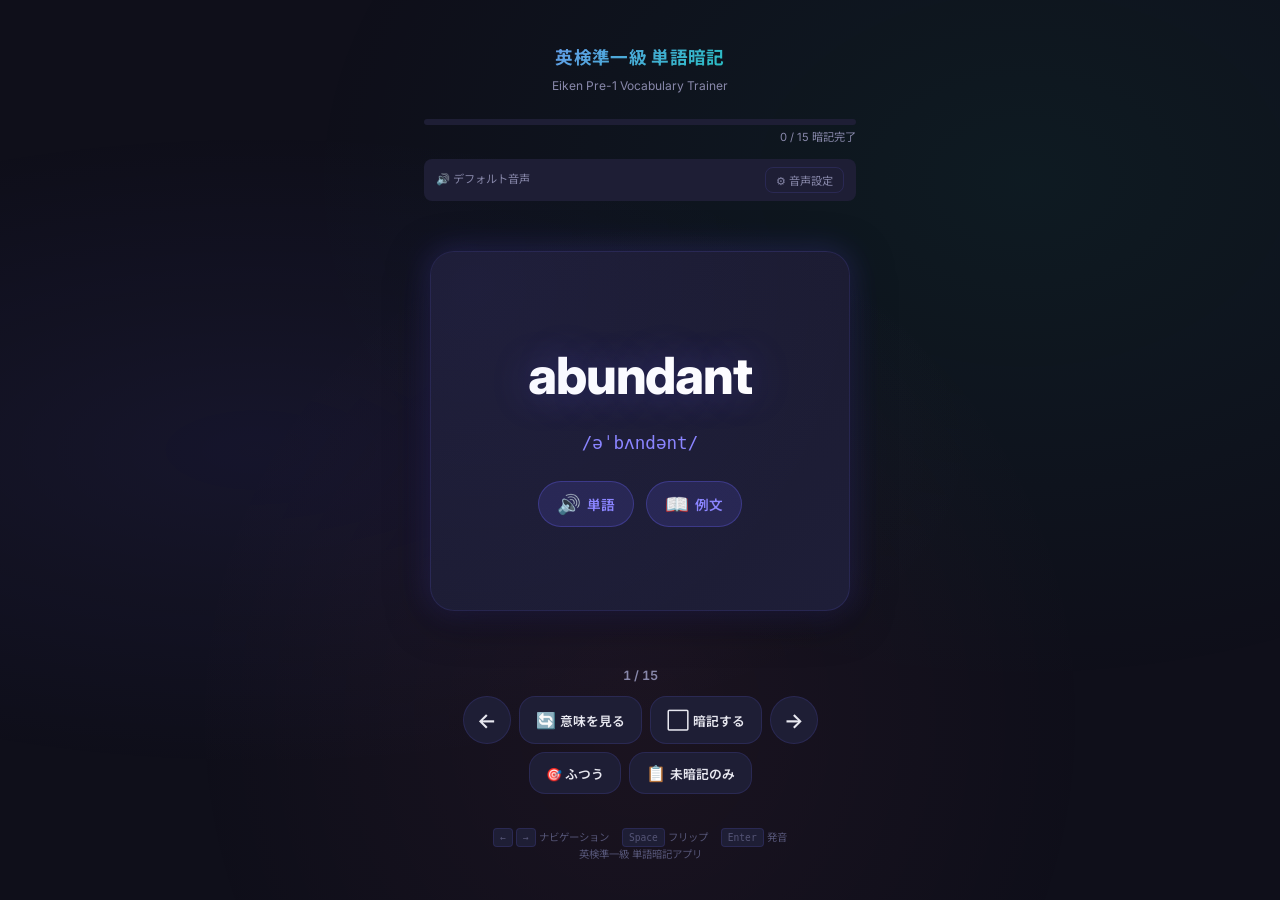
==== index.html @ 742cfc40 "Add files via upload" ====
<!DOCTYPE html>
<html lang="ja">
<head>
  <meta charset="UTF-8">
  <meta name="viewport" content="width=device-width, initial-scale=1.0, viewport-fit=cover, user-scalable=no">
  <meta name="description" content="英検準一級の単語暗記アプリ。ネイティブ発音付きのフラッシュカードで効率的に語彙力を強化。">
  <meta name="theme-color" content="#0f0f1a">
  <meta name="apple-mobile-web-app-capable" content="yes">
  <meta name="apple-mobile-web-app-status-bar-style" content="black-translucent">
  <title>英検準一級 単語暗記</title>

  <!-- Fonts -->
  <link rel="preconnect" href="https://fonts.googleapis.com">
  <link rel="preconnect" href="https://fonts.gstatic.com" crossorigin>
  <link href="https://fonts.googleapis.com/css2?family=Inter:wght@400;600;700;800&family=Noto+Sans+JP:wght@400;600;700&display=swap" rel="stylesheet">

  <!-- Styles -->
  <link rel="stylesheet" href="css/style.css">
</head>
<body>
  <div class="app-wrapper">

    <!-- Header -->
    <header class="header">
      <h1 class="header-title">英検準一級 単語暗記</h1>
      <p class="header-subtitle">Eiken Pre-1 Vocabulary Trainer</p>
    </header>

    <!-- Progress -->
    <div class="progress-container">
      <div class="progress-bar-outer">
        <div class="progress-bar-inner" id="progressBar"></div>
      </div>
      <div class="progress-text" id="progressText">0 / 15 暗記完了</div>
    </div>

    <!-- iOS Notice -->
    <div class="ios-notice" id="iosNotice">
      <button class="ios-notice-close" id="iosNoticeClose">✕</button>
      <div class="ios-notice-title">📱 iOSをお使いの方へ</div>
      <div>
        より自然な発音にするには：<br>
        設定 → アクセシビリティ → 読み上げコンテンツ → 声 → English → 高品質音声をダウンロード
      </div>
    </div>

    <!-- Voice Info -->
    <div class="voice-info-bar">
      <span class="voice-info" id="voiceInfo">🔊 読み込み中...</span>
      <button class="voice-settings-btn" id="voiceSettingsBtn">⚙ 音声設定</button>
    </div>

    <!-- Card -->
    <div class="card-area">
      <div class="card" id="card">
        <div class="card-inner" id="cardInner">
          <!-- Front -->
          <div class="card-face card-front">
            <div class="word-display" id="word">loading...</div>
            <div class="phonetic-display" id="phonetic"></div>
            <div class="speak-btn-group">
              <button class="speak-btn" id="speakWord" aria-label="単語を発音">
                <span class="speak-icon">🔊</span>
                <span>単語</span>
              </button>
              <button class="speak-btn" id="speakExample" aria-label="例文を発音">
                <span class="speak-icon">📖</span>
                <span>例文</span>
              </button>
            </div>
          </div>

          <!-- Back -->
          <div class="card-face card-back">
            <span class="pos-badge" id="partOfSpeech"></span>
            <div class="meaning-display" id="meaning"></div>
            <div class="divider"></div>
            <div class="example-label">Example</div>
            <div class="example-display" id="example"></div>
            <div class="example-translation-display" id="exampleTranslation"></div>
            <div class="back-speak-btn-group">
              <button class="speak-btn" onclick="app.speech.prime(); document.getElementById('speakWord').click();" aria-label="単語を発音">
                <span class="speak-icon">🔊</span>
                <span>単語</span>
              </button>
              <button class="speak-btn" onclick="app.speech.prime(); document.getElementById('speakExample').click();" aria-label="例文を発音">
                <span class="speak-icon">📖</span>
                <span>例文</span>
              </button>
            </div>
          </div>
        </div>
      </div>
    </div>

    <!-- Controls -->
    <div class="controls">
      <div class="counter" id="counter">1 / 15</div>

      <div class="controls-row">
        <button class="ctrl-btn nav-btn" id="prevBtn" aria-label="前へ">←</button>
        <button class="ctrl-btn" id="flipBtn">
          <span class="btn-icon">🔄</span> 意味を見る
        </button>
        <button class="ctrl-btn" id="masterBtn">
          <span class="btn-icon">⬜</span> 暗記する
        </button>
        <button class="ctrl-btn nav-btn" id="nextBtn" aria-label="次へ">→</button>
      </div>

      <div class="controls-row">
        <button class="ctrl-btn" id="speedBtn">🎯 ふつう</button>
        <button class="ctrl-btn" id="filterBtn">
          <span class="btn-icon">📋</span> 未暗記のみ
        </button>
      </div>
    </div>

    <!-- Footer -->
    <footer class="footer">
      <div class="keyboard-hints">
        <kbd class="kbd">←</kbd> <kbd class="kbd">→</kbd> ナビゲーション　
        <kbd class="kbd">Space</kbd> フリップ　
        <kbd class="kbd">Enter</kbd> 発音
      </div>
      <div class="footer-text">英検準一級 単語暗記アプリ</div>
    </footer>
  </div>

  <!-- Voice Selection Modal -->
  <div class="modal-overlay" id="voiceModal">
    <div class="modal-content">
      <div class="modal-header">
        <h2 class="modal-title">🔊 音声を選択</h2>
        <button class="modal-close" id="voiceModalClose">✕</button>
      </div>
      <p style="font-size: 0.75rem; color: var(--color-text-muted); margin-bottom: 12px;">
        音声をタップするとテスト再生されます
      </p>
      <div id="voiceList"></div>
    </div>
  </div>

  <!-- Scripts -->
  <script src="js/data.js"></script>
  <script src="js/speech.js"></script>
  <script src="js/app.js"></script>
</body>
</html>
---- css/style.css ----
/* ============================================
   英検準一級 単語暗記アプリ - スタイルシート
   ============================================ */

/* ---------- CSS Variables ---------- */
:root {
  --color-bg: #0f0f1a;
  --color-bg-card: #1a1a2e;
  --color-bg-card-back: #16213e;
  --color-surface: #1e1e35;
  --color-surface-hover: #2a2a45;
  --color-primary: #6c63ff;
  --color-primary-light: #8b85ff;
  --color-primary-glow: rgba(108, 99, 255, 0.3);
  --color-secondary: #00d4aa;
  --color-secondary-glow: rgba(0, 212, 170, 0.3);
  --color-accent: #ff6b9d;
  --color-text: #e8e8f0;
  --color-text-muted: #8888aa;
  --color-text-dim: #555577;
  --color-warning: #ffb74d;
  --color-success: #66bb6a;
  --color-border: rgba(108, 99, 255, 0.15);
  --color-glass: rgba(26, 26, 46, 0.85);

  --radius-sm: 8px;
  --radius-md: 16px;
  --radius-lg: 24px;
  --radius-xl: 32px;

  --shadow-sm: 0 2px 8px rgba(0, 0, 0, 0.3);
  --shadow-md: 0 4px 24px rgba(0, 0, 0, 0.4);
  --shadow-lg: 0 8px 40px rgba(0, 0, 0, 0.5);
  --shadow-glow: 0 0 30px var(--color-primary-glow);

  --font-main: 'Inter', 'Noto Sans JP', sans-serif;
  --font-mono: 'JetBrains Mono', 'Fira Code', monospace;

  --transition-fast: 0.2s cubic-bezier(0.4, 0, 0.2, 1);
  --transition-normal: 0.3s cubic-bezier(0.4, 0, 0.2, 1);
  --transition-slow: 0.5s cubic-bezier(0.4, 0, 0.2, 1);
}

/* ---------- Reset & Base ---------- */
*, *::before, *::after {
  box-sizing: border-box;
  margin: 0;
  padding: 0;
}

html {
  font-size: 16px;
  -webkit-tap-highlight-color: transparent;
}

body {
  font-family: var(--font-main);
  background: var(--color-bg);
  color: var(--color-text);
  min-height: 100vh;
  min-height: 100dvh;
  overflow-x: hidden;
  line-height: 1.6;
}

/* Animated background */
body::before {
  content: '';
  position: fixed;
  top: 0;
  left: 0;
  width: 100%;
  height: 100%;
  background: 
    radial-gradient(ellipse at 20% 50%, rgba(108, 99, 255, 0.08) 0%, transparent 50%),
    radial-gradient(ellipse at 80% 20%, rgba(0, 212, 170, 0.06) 0%, transparent 50%),
    radial-gradient(ellipse at 50% 80%, rgba(255, 107, 157, 0.05) 0%, transparent 50%);
  pointer-events: none;
  z-index: 0;
}

/* ---------- Layout ---------- */
.app-wrapper {
  position: relative;
  z-index: 1;
  max-width: 480px;
  margin: 0 auto;
  padding: 16px;
  min-height: 100vh;
  min-height: 100dvh;
  display: flex;
  flex-direction: column;
}

/* ---------- Header ---------- */
.header {
  text-align: center;
  padding: 20px 0 12px;
}

.header-title {
  font-size: 1.1rem;
  font-weight: 700;
  background: linear-gradient(135deg, var(--color-primary-light), var(--color-secondary));
  -webkit-background-clip: text;
  -webkit-text-fill-color: transparent;
  background-clip: text;
  letter-spacing: 0.02em;
}

.header-subtitle {
  font-size: 0.75rem;
  color: var(--color-text-muted);
  margin-top: 4px;
}

/* ---------- Progress Bar ---------- */
.progress-container {
  margin: 12px 0;
}

.progress-bar-outer {
  width: 100%;
  height: 6px;
  background: var(--color-surface);
  border-radius: 3px;
  overflow: hidden;
}

.progress-bar-inner {
  height: 100%;
  background: linear-gradient(90deg, var(--color-primary), var(--color-secondary));
  border-radius: 3px;
  transition: width var(--transition-slow);
  width: 0%;
}

.progress-text {
  font-size: 0.7rem;
  color: var(--color-text-muted);
  text-align: right;
  margin-top: 4px;
}

/* ---------- Card ---------- */
.card-area {
  flex: 1;
  display: flex;
  align-items: center;
  justify-content: center;
  perspective: 1200px;
  padding: 8px 0;
}

.card {
  width: 100%;
  max-width: 420px;
  height: 320px;
  cursor: pointer;
  position: relative;
}

.card-inner {
  position: relative;
  width: 100%;
  height: 100%;
  transition: transform 0.6s cubic-bezier(0.4, 0, 0.2, 1);
  transform-style: preserve-3d;
}

.card-inner.flipped {
  transform: rotateY(180deg);
}

.card-face {
  position: absolute;
  width: 100%;
  height: 100%;
  backface-visibility: hidden;
  -webkit-backface-visibility: hidden;
  border-radius: var(--radius-lg);
  display: flex;
  flex-direction: column;
  align-items: center;
  justify-content: center;
  padding: 32px 24px;
  overflow: hidden;
}

/* 表面 */
.card-front {
  background: linear-gradient(145deg, var(--color-bg-card), #1e1e38);
  border: 1px solid var(--color-border);
  box-shadow: var(--shadow-lg), var(--shadow-glow);
}

.card-front::before {
  content: '';
  position: absolute;
  top: -50%;
  left: -50%;
  width: 200%;
  height: 200%;
  background: radial-gradient(circle at 30% 30%, rgba(108, 99, 255, 0.06) 0%, transparent 50%);
  pointer-events: none;
}

.word-display {
  font-size: 2.8rem;
  font-weight: 800;
  letter-spacing: -0.02em;
  color: #ffffff;
  text-align: center;
  margin-bottom: 12px;
  text-shadow: 0 0 40px var(--color-primary-glow);
}

.phonetic-display {
  font-family: var(--font-mono);
  font-size: 1.1rem;
  color: var(--color-primary-light);
  margin-bottom: 24px;
}

.speak-btn-group {
  display: flex;
  gap: 12px;
}

.speak-btn {
  display: flex;
  align-items: center;
  gap: 6px;
  padding: 10px 18px;
  background: rgba(108, 99, 255, 0.15);
  border: 1px solid rgba(108, 99, 255, 0.3);
  border-radius: var(--radius-xl);
  color: var(--color-primary-light);
  font-size: 0.85rem;
  font-weight: 600;
  cursor: pointer;
  transition: all var(--transition-fast);
  font-family: var(--font-main);
}

.speak-btn:hover {
  background: rgba(108, 99, 255, 0.25);
  transform: translateY(-2px);
  box-shadow: 0 4px 16px var(--color-primary-glow);
}

.speak-btn:active {
  transform: translateY(0);
}

.speak-btn.speaking {
  animation: pulse-speak 0.8s ease-in-out infinite;
}

.speak-btn:disabled {
  opacity: 0.4;
  cursor: not-allowed;
}

.speak-icon {
  font-size: 1.2rem;
}

@keyframes pulse-speak {
  0%, 100% { 
    box-shadow: 0 0 0 0 var(--color-primary-glow);
    background: rgba(108, 99, 255, 0.15);
  }
  50% { 
    box-shadow: 0 0 20px 4px var(--color-primary-glow);
    background: rgba(108, 99, 255, 0.3);
  }
}

/* 裏面 */
.card-back {
  background: linear-gradient(145deg, var(--color-bg-card-back), #1a1a35);
  border: 1px solid rgba(0, 212, 170, 0.15);
  box-shadow: var(--shadow-lg), 0 0 30px var(--color-secondary-glow);
  transform: rotateY(180deg);
  text-align: center;
  gap: 8px;
  justify-content: flex-start;
  padding-top: 28px;
}

.pos-badge {
  display: inline-block;
  padding: 3px 14px;
  background: rgba(0, 212, 170, 0.15);
  border: 1px solid rgba(0, 212, 170, 0.3);
  border-radius: var(--radius-xl);
  font-size: 0.7rem;
  color: var(--color-secondary);
  font-weight: 600;
  letter-spacing: 0.05em;
}

.meaning-display {
  font-size: 1.6rem;
  font-weight: 700;
  color: #ffffff;
  margin: 8px 0;
}

.divider {
  width: 60px;
  height: 2px;
  background: linear-gradient(90deg, transparent, var(--color-secondary), transparent);
  margin: 4px 0;
}

.example-label {
  font-size: 0.65rem;
  color: var(--color-text-muted);
  text-transform: uppercase;
  letter-spacing: 0.1em;
  margin-top: 4px;
}

.example-display {
  font-size: 0.95rem;
  color: var(--color-text);
  line-height: 1.5;
  font-style: italic;
  padding: 0 8px;
}

.example-translation-display {
  font-size: 0.8rem;
  color: var(--color-text-muted);
  padding: 0 8px;
}

.back-speak-btn-group {
  display: flex;
  gap: 10px;
  margin-top: 8px;
}

/* ---------- Card Animation ---------- */
@keyframes slide-left {
  0% { transform: translateX(0); opacity: 1; }
  30% { transform: translateX(-30px); opacity: 0.5; }
  60% { transform: translateX(20px); opacity: 0.5; }
  100% { transform: translateX(0); opacity: 1; }
}

@keyframes slide-right {
  0% { transform: translateX(0); opacity: 1; }
  30% { transform: translateX(30px); opacity: 0.5; }
  60% { transform: translateX(-20px); opacity: 0.5; }
  100% { transform: translateX(0); opacity: 1; }
}

.card.slide-left {
  animation: slide-left 0.3s ease-out;
}

.card.slide-right {
  animation: slide-right 0.3s ease-out;
}

/* ---------- Controls ---------- */
.controls {
  padding: 12px 0 8px;
}

.controls-row {
  display: flex;
  gap: 8px;
  justify-content: center;
  margin-bottom: 8px;
}

.counter {
  text-align: center;
  font-size: 0.8rem;
  color: var(--color-text-muted);
  margin-bottom: 10px;
  font-weight: 600;
  font-variant-numeric: tabular-nums;
}

.ctrl-btn {
  display: flex;
  align-items: center;
  justify-content: center;
  gap: 4px;
  padding: 10px 16px;
  background: var(--color-surface);
  border: 1px solid var(--color-border);
  border-radius: var(--radius-md);
  color: var(--color-text);
  font-size: 0.8rem;
  font-weight: 600;
  cursor: pointer;
  transition: all var(--transition-fast);
  font-family: var(--font-main);
  white-space: nowrap;
}

.ctrl-btn:hover {
  background: var(--color-surface-hover);
  border-color: var(--color-primary);
  transform: translateY(-1px);
}

.ctrl-btn:active {
  transform: translateY(0);
}

.ctrl-btn .btn-icon {
  font-size: 1rem;
}

/* Navigation buttons */
.nav-btn {
  width: 48px;
  height: 48px;
  border-radius: 50%;
  padding: 0;
  font-size: 1.3rem;
}

.nav-btn:hover {
  background: var(--color-primary);
  border-color: var(--color-primary);
}

/* Mastered button */
.ctrl-btn.mastered {
  background: rgba(0, 212, 170, 0.15);
  border-color: rgba(0, 212, 170, 0.4);
  color: var(--color-secondary);
}

/* Filter button active */
.ctrl-btn.active {
  background: rgba(108, 99, 255, 0.2);
  border-color: var(--color-primary);
  color: var(--color-primary-light);
}

/* ---------- iOS Notice ---------- */
.ios-notice {
  display: none;
  margin: 12px 0;
  padding: 14px 16px;
  background: rgba(255, 183, 77, 0.1);
  border: 1px solid rgba(255, 183, 77, 0.3);
  border-radius: var(--radius-md);
  font-size: 0.75rem;
  color: var(--color-warning);
  line-height: 1.6;
  position: relative;
}

.ios-notice-close {
  position: absolute;
  top: 8px;
  right: 10px;
  background: none;
  border: none;
  color: var(--color-warning);
  font-size: 1rem;
  cursor: pointer;
  padding: 4px;
}

.ios-notice-title {
  font-weight: 700;
  margin-bottom: 4px;
}

/* ---------- Voice Info ---------- */
.voice-info-bar {
  display: flex;
  align-items: center;
  justify-content: space-between;
  padding: 8px 12px;
  background: var(--color-surface);
  border-radius: var(--radius-sm);
  margin-bottom: 8px;
}

.voice-info {
  font-size: 0.7rem;
  color: var(--color-text-muted);
}

.voice-settings-btn {
  background: none;
  border: 1px solid var(--color-border);
  border-radius: var(--radius-sm);
  color: var(--color-text-muted);
  font-size: 0.7rem;
  padding: 4px 10px;
  cursor: pointer;
  transition: all var(--transition-fast);
  font-family: var(--font-main);
}

.voice-settings-btn:hover {
  border-color: var(--color-primary);
  color: var(--color-primary-light);
}

/* ---------- Modal ---------- */
.modal-overlay {
  display: none;
  position: fixed;
  inset: 0;
  background: rgba(0, 0, 0, 0.7);
  backdrop-filter: blur(4px);
  z-index: 100;
  align-items: center;
  justify-content: center;
}

.modal-overlay.show {
  display: flex;
}

.modal-content {
  background: var(--color-bg-card);
  border: 1px solid var(--color-border);
  border-radius: var(--radius-lg);
  padding: 24px;
  width: 90%;
  max-width: 400px;
  max-height: 70vh;
  overflow-y: auto;
  box-shadow: var(--shadow-lg);
}

.modal-header {
  display: flex;
  align-items: center;
  justify-content: space-between;
  margin-bottom: 16px;
}

.modal-title {
  font-size: 1rem;
  font-weight: 700;
  color: var(--color-text);
}

.modal-close {
  background: none;
  border: none;
  color: var(--color-text-muted);
  font-size: 1.3rem;
  cursor: pointer;
  padding: 4px;
}

.voice-item {
  display: block;
  width: 100%;
  padding: 10px 14px;
  background: var(--color-surface);
  border: 1px solid var(--color-border);
  border-radius: var(--radius-sm);
  color: var(--color-text);
  font-size: 0.8rem;
  cursor: pointer;
  transition: all var(--transition-fast);
  margin-bottom: 6px;
  text-align: left;
  font-family: var(--font-main);
}

.voice-item:hover {
  background: var(--color-surface-hover);
  border-color: var(--color-primary);
}

.voice-item.selected {
  background: rgba(108, 99, 255, 0.2);
  border-color: var(--color-primary);
  color: var(--color-primary-light);
}

.no-voices {
  color: var(--color-text-muted);
  text-align: center;
  padding: 20px;
  font-size: 0.85rem;
}

/* ---------- Footer ---------- */
.footer {
  text-align: center;
  padding: 12px 0;
}

.footer-text {
  font-size: 0.65rem;
  color: var(--color-text-dim);
}

.keyboard-hints {
  display: none;
  font-size: 0.65rem;
  color: var(--color-text-dim);
  margin-top: 6px;
}

.kbd {
  display: inline-block;
  padding: 1px 6px;
  background: var(--color-surface);
  border: 1px solid var(--color-border);
  border-radius: 4px;
  font-family: var(--font-mono);
  font-size: 0.6rem;
}

/* Show keyboard hints on non-touch devices */
@media (hover: hover) and (pointer: fine) {
  .keyboard-hints {
    display: block;
  }
}

/* ---------- Responsive ---------- */
@media screen and (max-width: 380px) {
  .word-display {
    font-size: 2.2rem;
  }

  .meaning-display {
    font-size: 1.3rem;
  }

  .card {
    height: 280px;
  }

  .ctrl-btn {
    padding: 8px 12px;
    font-size: 0.75rem;
  }
}

@media screen and (min-width: 481px) {
  .app-wrapper {
    padding: 24px;
  }

  .card {
    height: 360px;
  }

  .word-display {
    font-size: 3.2rem;
  }
}

/* ---------- Scrollbar ---------- */
::-webkit-scrollbar {
  width: 4px;
}

::-webkit-scrollbar-track {
  background: transparent;
}

::-webkit-scrollbar-thumb {
  background: var(--color-text-dim);
  border-radius: 2px;
}

/* ---------- Selection ---------- */
::selection {
  background: var(--color-primary);
  color: white;
}
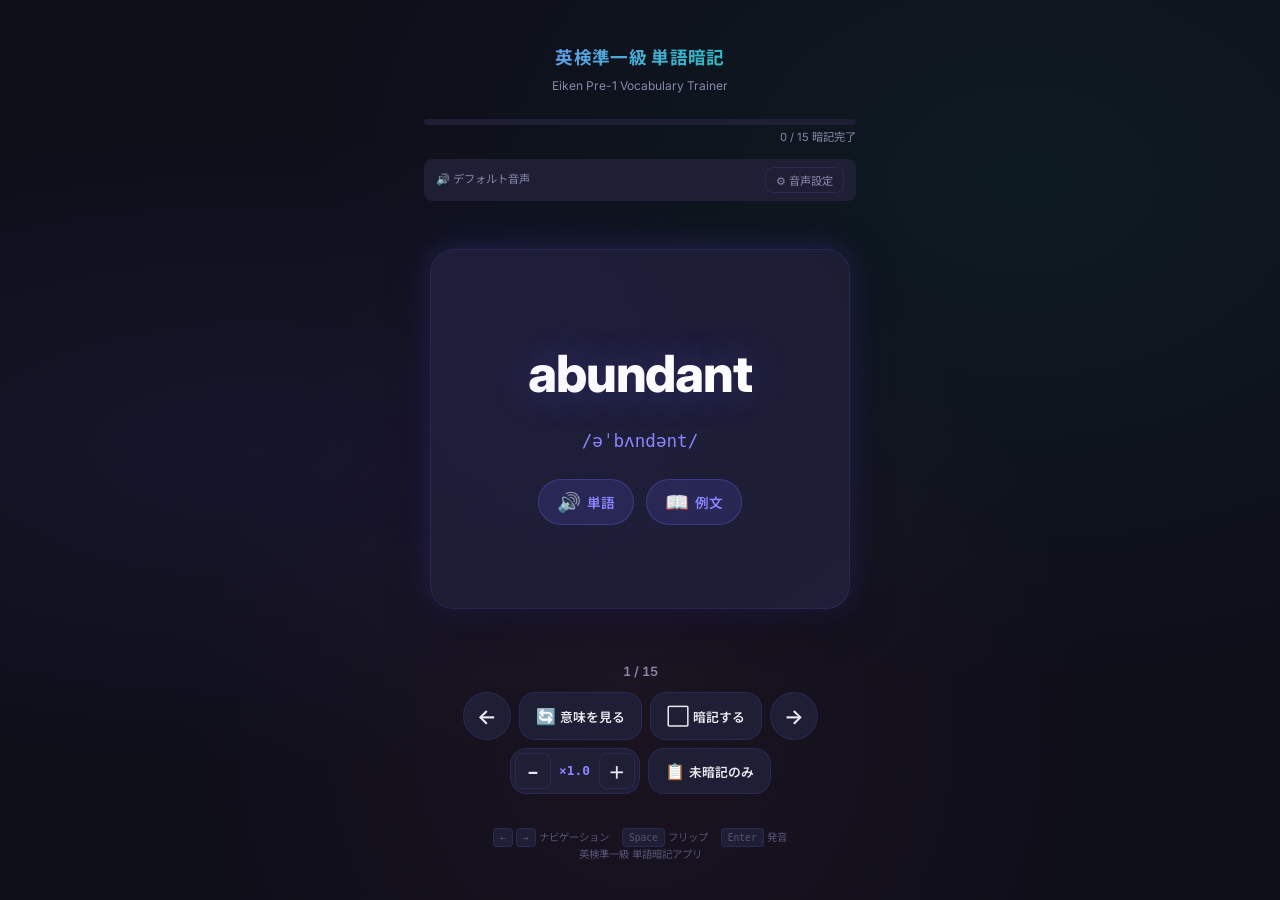
==== commit 55fd1015: "up" ====
--- a/index.html
+++ b/index.html
@@ -1,5 +1,6 @@
 <!DOCTYPE html>
 <html lang="ja">
+
 <head>
   <meta charset="UTF-8">
   <meta name="viewport" content="width=device-width, initial-scale=1.0, viewport-fit=cover, user-scalable=no">
@@ -12,11 +13,14 @@
   <!-- Fonts -->
   <link rel="preconnect" href="https://fonts.googleapis.com">
   <link rel="preconnect" href="https://fonts.gstatic.com" crossorigin>
-  <link href="https://fonts.googleapis.com/css2?family=Inter:wght@400;600;700;800&family=Noto+Sans+JP:wght@400;600;700&display=swap" rel="stylesheet">
+  <link
+    href="https://fonts.googleapis.com/css2?family=Inter:wght@400;600;700;800&family=Noto+Sans+JP:wght@400;600;700&display=swap"
+    rel="stylesheet">
 
   <!-- Styles -->
   <link rel="stylesheet" href="css/style.css">
 </head>
+
 <body>
   <div class="app-wrapper">
 
@@ -79,11 +83,11 @@
             <div class="example-display" id="example"></div>
             <div class="example-translation-display" id="exampleTranslation"></div>
             <div class="back-speak-btn-group">
-              <button class="speak-btn" onclick="app.speech.prime(); document.getElementById('speakWord').click();" aria-label="単語を発音">
+              <button class="speak-btn" id="speakWordBack" aria-label="単語を発音">
                 <span class="speak-icon">🔊</span>
                 <span>単語</span>
               </button>
-              <button class="speak-btn" onclick="app.speech.prime(); document.getElementById('speakExample').click();" aria-label="例文を発音">
+              <button class="speak-btn" id="speakExampleBack" aria-label="例文を発音">
                 <span class="speak-icon">📖</span>
                 <span>例文</span>
               </button>
@@ -109,7 +113,11 @@
       </div>
 
       <div class="controls-row">
-        <button class="ctrl-btn" id="speedBtn">🎯 ふつう</button>
+        <div class="speed-control">
+          <button class="ctrl-btn speed-btn" id="speedDown" aria-label="速度を下げる">−</button>
+          <span class="speed-display" id="speedDisplay">×1.0</span>
+          <button class="ctrl-btn speed-btn" id="speedUp" aria-label="速度を上げる">＋</button>
+        </div>
         <button class="ctrl-btn" id="filterBtn">
           <span class="btn-icon">📋</span> 未暗記のみ
         </button>
@@ -146,4 +154,5 @@
   <script src="js/speech.js"></script>
   <script src="js/app.js"></script>
 </body>
-</html>
+
+</html>
--- a/css/style.css
+++ b/css/style.css
@@ -42,7 +42,9 @@
 }
 
 /* ---------- Reset & Base ---------- */
-*, *::before, *::after {
+*,
+*::before,
+*::after {
   box-sizing: border-box;
   margin: 0;
   padding: 0;
@@ -71,7 +73,7 @@
   left: 0;
   width: 100%;
   height: 100%;
-  background: 
+  background:
     radial-gradient(ellipse at 20% 50%, rgba(108, 99, 255, 0.08) 0%, transparent 50%),
     radial-gradient(ellipse at 80% 20%, rgba(0, 212, 170, 0.06) 0%, transparent 50%),
     radial-gradient(ellipse at 50% 80%, rgba(255, 107, 157, 0.05) 0%, transparent 50%);
@@ -267,11 +269,14 @@
 }
 
 @keyframes pulse-speak {
-  0%, 100% { 
+
+  0%,
+  100% {
     box-shadow: 0 0 0 0 var(--color-primary-glow);
     background: rgba(108, 99, 255, 0.15);
   }
-  50% { 
+
+  50% {
     box-shadow: 0 0 20px 4px var(--color-primary-glow);
     background: rgba(108, 99, 255, 0.3);
   }
@@ -345,17 +350,47 @@
 
 /* ---------- Card Animation ---------- */
 @keyframes slide-left {
-  0% { transform: translateX(0); opacity: 1; }
-  30% { transform: translateX(-30px); opacity: 0.5; }
-  60% { transform: translateX(20px); opacity: 0.5; }
-  100% { transform: translateX(0); opacity: 1; }
+  0% {
+    transform: translateX(0);
+    opacity: 1;
+  }
+
+  30% {
+    transform: translateX(-30px);
+    opacity: 0.5;
+  }
+
+  60% {
+    transform: translateX(20px);
+    opacity: 0.5;
+  }
+
+  100% {
+    transform: translateX(0);
+    opacity: 1;
+  }
 }
 
 @keyframes slide-right {
-  0% { transform: translateX(0); opacity: 1; }
-  30% { transform: translateX(30px); opacity: 0.5; }
-  60% { transform: translateX(-20px); opacity: 0.5; }
-  100% { transform: translateX(0); opacity: 1; }
+  0% {
+    transform: translateX(0);
+    opacity: 1;
+  }
+
+  30% {
+    transform: translateX(30px);
+    opacity: 0.5;
+  }
+
+  60% {
+    transform: translateX(-20px);
+    opacity: 0.5;
+  }
+
+  100% {
+    transform: translateX(0);
+    opacity: 1;
+  }
 }
 
 .card.slide-left {
@@ -413,6 +448,44 @@
 
 .ctrl-btn:active {
   transform: translateY(0);
+}
+
+/* Speed control */
+.speed-control {
+  display: flex;
+  align-items: center;
+  gap: 4px;
+  background: var(--color-surface);
+  border: 1px solid var(--color-border);
+  border-radius: var(--radius-md);
+  padding: 4px;
+}
+
+.speed-btn {
+  width: 36px;
+  height: 36px;
+  padding: 0;
+  border-radius: var(--radius-sm);
+  font-size: 1.1rem;
+  font-weight: 700;
+  display: flex;
+  align-items: center;
+  justify-content: center;
+}
+
+.speed-btn:disabled {
+  opacity: 0.3;
+  cursor: not-allowed;
+}
+
+.speed-display {
+  font-size: 0.8rem;
+  font-weight: 700;
+  color: var(--color-primary-light);
+  min-width: 40px;
+  text-align: center;
+  font-variant-numeric: tabular-nums;
+  font-family: var(--font-mono);
 }
 
 .ctrl-btn .btn-icon {
@@ -682,4 +755,4 @@
 ::selection {
   background: var(--color-primary);
   color: white;
-}
+}
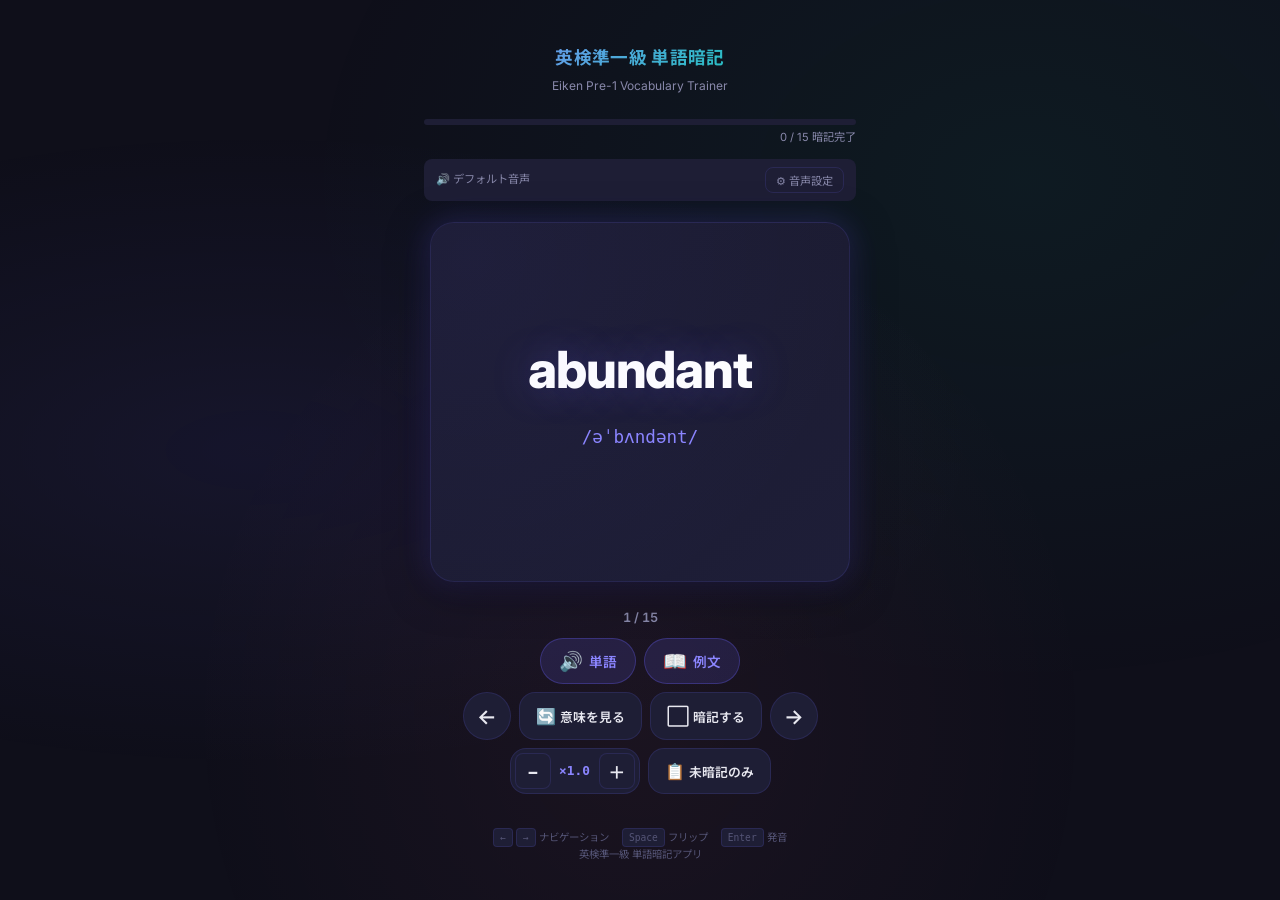
==== commit 6a0113d1: "up" ====
--- a/index.html
+++ b/index.html
@@ -62,16 +62,6 @@
           <div class="card-face card-front">
             <div class="word-display" id="word">loading...</div>
             <div class="phonetic-display" id="phonetic"></div>
-            <div class="speak-btn-group">
-              <button class="speak-btn" id="speakWord" aria-label="単語を発音">
-                <span class="speak-icon">🔊</span>
-                <span>単語</span>
-              </button>
-              <button class="speak-btn" id="speakExample" aria-label="例文を発音">
-                <span class="speak-icon">📖</span>
-                <span>例文</span>
-              </button>
-            </div>
           </div>
 
           <!-- Back -->
@@ -82,16 +72,6 @@
             <div class="example-label">Example</div>
             <div class="example-display" id="example"></div>
             <div class="example-translation-display" id="exampleTranslation"></div>
-            <div class="back-speak-btn-group">
-              <button class="speak-btn" id="speakWordBack" aria-label="単語を発音">
-                <span class="speak-icon">🔊</span>
-                <span>単語</span>
-              </button>
-              <button class="speak-btn" id="speakExampleBack" aria-label="例文を発音">
-                <span class="speak-icon">📖</span>
-                <span>例文</span>
-              </button>
-            </div>
           </div>
         </div>
       </div>
@@ -100,6 +80,17 @@
     <!-- Controls -->
     <div class="controls">
       <div class="counter" id="counter">1 / 15</div>
+
+      <div class="controls-row">
+        <button class="speak-btn" id="speakWordGlobal" aria-label="単語を発音">
+          <span class="speak-icon">🔊</span>
+          <span>単語</span>
+        </button>
+        <button class="speak-btn" id="speakExampleGlobal" aria-label="例文を発音">
+          <span class="speak-icon">📖</span>
+          <span>例文</span>
+        </button>
+      </div>
 
       <div class="controls-row">
         <button class="ctrl-btn nav-btn" id="prevBtn" aria-label="前へ">←</button>
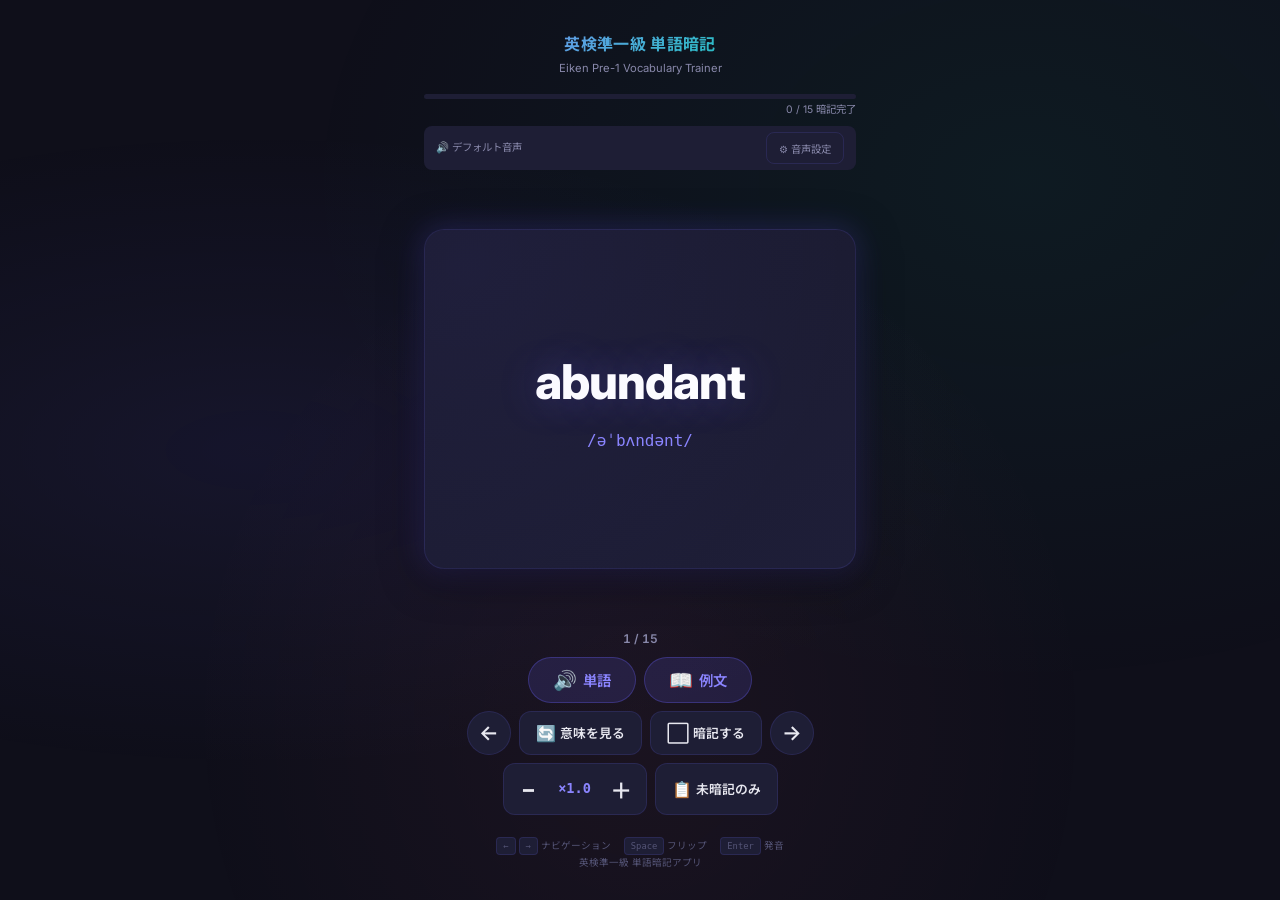
==== commit 95681f47: "up" ====
--- a/index.html
+++ b/index.html
@@ -6,7 +6,7 @@
   <meta name="viewport" content="width=device-width, initial-scale=1.0, viewport-fit=cover, user-scalable=no">
   <meta name="description" content="英検準一級の単語暗記アプリ。ネイティブ発音付きのフラッシュカードで効率的に語彙力を強化。">
   <meta name="theme-color" content="#0f0f1a">
-  <meta name="apple-mobile-web-app-capable" content="yes">
+  <meta name="mobile-web-app-capable" content="yes">
   <meta name="apple-mobile-web-app-status-bar-style" content="black-translucent">
   <title>英検準一級 単語暗記</title>
 
--- a/css/style.css
+++ b/css/style.css
@@ -1,5 +1,6 @@
 /* ============================================
    英検準一級 単語暗記アプリ - スタイルシート
+   Mobile-First Design
    ============================================ */
 
 /* ---------- CSS Variables ---------- */
@@ -24,21 +25,28 @@
   --color-glass: rgba(26, 26, 46, 0.85);
 
   --radius-sm: 8px;
-  --radius-md: 16px;
-  --radius-lg: 24px;
-  --radius-xl: 32px;
+  --radius-md: 12px;
+  --radius-lg: 20px;
+  --radius-xl: 28px;
 
   --shadow-sm: 0 2px 8px rgba(0, 0, 0, 0.3);
   --shadow-md: 0 4px 24px rgba(0, 0, 0, 0.4);
   --shadow-lg: 0 8px 40px rgba(0, 0, 0, 0.5);
   --shadow-glow: 0 0 30px var(--color-primary-glow);
 
-  --font-main: 'Inter', 'Noto Sans JP', sans-serif;
+  --font-main: 'Inter', 'Noto Sans JP', -apple-system, BlinkMacSystemFont, sans-serif;
   --font-mono: 'JetBrains Mono', 'Fira Code', monospace;
 
-  --transition-fast: 0.2s cubic-bezier(0.4, 0, 0.2, 1);
+  --transition-fast: 0.15s ease;
   --transition-normal: 0.3s cubic-bezier(0.4, 0, 0.2, 1);
   --transition-slow: 0.5s cubic-bezier(0.4, 0, 0.2, 1);
+
+  /* iOS safe area */
+  --safe-top: env(safe-area-inset-top, 0px);
+  --safe-bottom: env(safe-area-inset-bottom, 0px);
+
+  /* Touch target minimum (Apple HIG: 44px) */
+  --touch-min: 44px;
 }
 
 /* ---------- Reset & Base ---------- */
@@ -53,6 +61,8 @@
 html {
   font-size: 16px;
   -webkit-tap-highlight-color: transparent;
+  -webkit-text-size-adjust: 100%;
+  touch-action: manipulation;
 }
 
 body {
@@ -63,6 +73,8 @@
   min-height: 100dvh;
   overflow-x: hidden;
   line-height: 1.6;
+  -webkit-font-smoothing: antialiased;
+  -moz-osx-font-smoothing: grayscale;
 }
 
 /* Animated background */
@@ -81,13 +93,21 @@
   z-index: 0;
 }
 
+/* Prevent pull-to-refresh on mobile */
+body {
+  overscroll-behavior-y: contain;
+}
+
 /* ---------- Layout ---------- */
 .app-wrapper {
   position: relative;
   z-index: 1;
+  width: 100%;
   max-width: 480px;
   margin: 0 auto;
-  padding: 16px;
+  padding: 12px 16px;
+  padding-top: calc(12px + var(--safe-top));
+  padding-bottom: calc(12px + var(--safe-bottom));
   min-height: 100vh;
   min-height: 100dvh;
   display: flex;
@@ -97,11 +117,11 @@
 /* ---------- Header ---------- */
 .header {
   text-align: center;
-  padding: 20px 0 12px;
+  padding: 8px 0;
 }
 
 .header-title {
-  font-size: 1.1rem;
+  font-size: 1rem;
   font-weight: 700;
   background: linear-gradient(135deg, var(--color-primary-light), var(--color-secondary));
   -webkit-background-clip: text;
@@ -111,19 +131,19 @@
 }
 
 .header-subtitle {
-  font-size: 0.75rem;
+  font-size: 0.7rem;
   color: var(--color-text-muted);
-  margin-top: 4px;
+  margin-top: 2px;
 }
 
 /* ---------- Progress Bar ---------- */
 .progress-container {
-  margin: 12px 0;
+  margin: 8px 0;
 }
 
 .progress-bar-outer {
   width: 100%;
-  height: 6px;
+  height: 5px;
   background: var(--color-surface);
   border-radius: 3px;
   overflow: hidden;
@@ -138,10 +158,10 @@
 }
 
 .progress-text {
-  font-size: 0.7rem;
+  font-size: 0.65rem;
   color: var(--color-text-muted);
   text-align: right;
-  margin-top: 4px;
+  margin-top: 3px;
 }
 
 /* ---------- Card ---------- */
@@ -151,13 +171,13 @@
   align-items: center;
   justify-content: center;
   perspective: 1200px;
-  padding: 8px 0;
+  padding: 4px 0;
+  min-height: 200px;
 }
 
 .card {
   width: 100%;
-  max-width: 420px;
-  height: 320px;
+  height: 240px;
   cursor: pointer;
   position: relative;
 }
@@ -185,7 +205,7 @@
   flex-direction: column;
   align-items: center;
   justify-content: center;
-  padding: 32px 24px;
+  padding: 24px 20px;
   overflow: hidden;
 }
 
@@ -208,78 +228,19 @@
 }
 
 .word-display {
-  font-size: 2.8rem;
+  font-size: 2.2rem;
   font-weight: 800;
   letter-spacing: -0.02em;
   color: #ffffff;
   text-align: center;
-  margin-bottom: 12px;
+  margin-bottom: 8px;
   text-shadow: 0 0 40px var(--color-primary-glow);
 }
 
 .phonetic-display {
   font-family: var(--font-mono);
-  font-size: 1.1rem;
+  font-size: 1rem;
   color: var(--color-primary-light);
-  margin-bottom: 24px;
-}
-
-.speak-btn-group {
-  display: flex;
-  gap: 12px;
-}
-
-.speak-btn {
-  display: flex;
-  align-items: center;
-  gap: 6px;
-  padding: 10px 18px;
-  background: rgba(108, 99, 255, 0.15);
-  border: 1px solid rgba(108, 99, 255, 0.3);
-  border-radius: var(--radius-xl);
-  color: var(--color-primary-light);
-  font-size: 0.85rem;
-  font-weight: 600;
-  cursor: pointer;
-  transition: all var(--transition-fast);
-  font-family: var(--font-main);
-}
-
-.speak-btn:hover {
-  background: rgba(108, 99, 255, 0.25);
-  transform: translateY(-2px);
-  box-shadow: 0 4px 16px var(--color-primary-glow);
-}
-
-.speak-btn:active {
-  transform: translateY(0);
-}
-
-.speak-btn.speaking {
-  animation: pulse-speak 0.8s ease-in-out infinite;
-}
-
-.speak-btn:disabled {
-  opacity: 0.4;
-  cursor: not-allowed;
-}
-
-.speak-icon {
-  font-size: 1.2rem;
-}
-
-@keyframes pulse-speak {
-
-  0%,
-  100% {
-    box-shadow: 0 0 0 0 var(--color-primary-glow);
-    background: rgba(108, 99, 255, 0.15);
-  }
-
-  50% {
-    box-shadow: 0 0 20px 4px var(--color-primary-glow);
-    background: rgba(108, 99, 255, 0.3);
-  }
 }
 
 /* 裏面 */
@@ -289,63 +250,57 @@
   box-shadow: var(--shadow-lg), 0 0 30px var(--color-secondary-glow);
   transform: rotateY(180deg);
   text-align: center;
-  gap: 8px;
+  gap: 6px;
   justify-content: flex-start;
-  padding-top: 28px;
+  padding-top: 20px;
 }
 
 .pos-badge {
   display: inline-block;
-  padding: 3px 14px;
+  padding: 2px 12px;
   background: rgba(0, 212, 170, 0.15);
   border: 1px solid rgba(0, 212, 170, 0.3);
   border-radius: var(--radius-xl);
-  font-size: 0.7rem;
+  font-size: 0.65rem;
   color: var(--color-secondary);
   font-weight: 600;
   letter-spacing: 0.05em;
 }
 
 .meaning-display {
-  font-size: 1.6rem;
+  font-size: 1.4rem;
   font-weight: 700;
   color: #ffffff;
-  margin: 8px 0;
+  margin: 4px 0;
 }
 
 .divider {
-  width: 60px;
+  width: 50px;
   height: 2px;
   background: linear-gradient(90deg, transparent, var(--color-secondary), transparent);
-  margin: 4px 0;
+  margin: 2px 0;
 }
 
 .example-label {
-  font-size: 0.65rem;
+  font-size: 0.6rem;
   color: var(--color-text-muted);
   text-transform: uppercase;
   letter-spacing: 0.1em;
-  margin-top: 4px;
+  margin-top: 2px;
 }
 
 .example-display {
-  font-size: 0.95rem;
+  font-size: 0.85rem;
   color: var(--color-text);
-  line-height: 1.5;
+  line-height: 1.4;
   font-style: italic;
   padding: 0 8px;
 }
 
 .example-translation-display {
-  font-size: 0.8rem;
+  font-size: 0.75rem;
   color: var(--color-text-muted);
   padding: 0 8px;
-}
-
-.back-speak-btn-group {
-  display: flex;
-  gap: 10px;
-  margin-top: 8px;
 }
 
 /* ---------- Card Animation ---------- */
@@ -356,12 +311,12 @@
   }
 
   30% {
-    transform: translateX(-30px);
+    transform: translateX(-20px);
     opacity: 0.5;
   }
 
   60% {
-    transform: translateX(20px);
+    transform: translateX(12px);
     opacity: 0.5;
   }
 
@@ -378,12 +333,12 @@
   }
 
   30% {
-    transform: translateX(30px);
+    transform: translateX(20px);
     opacity: 0.5;
   }
 
   60% {
-    transform: translateX(-20px);
+    transform: translateX(-12px);
     opacity: 0.5;
   }
 
@@ -403,30 +358,86 @@
 
 /* ---------- Controls ---------- */
 .controls {
-  padding: 12px 0 8px;
-}
-
+  padding: 8px 0 4px;
+}
+
+.counter {
+  text-align: center;
+  font-size: 0.75rem;
+  color: var(--color-text-muted);
+  margin-bottom: 8px;
+  font-weight: 600;
+  font-variant-numeric: tabular-nums;
+}
+
+/* Speak buttons row */
 .controls-row {
   display: flex;
   gap: 8px;
   justify-content: center;
   margin-bottom: 8px;
-}
-
-.counter {
-  text-align: center;
-  font-size: 0.8rem;
-  color: var(--color-text-muted);
-  margin-bottom: 10px;
+  flex-wrap: wrap;
+}
+
+.speak-btn {
+  display: flex;
+  align-items: center;
+  justify-content: center;
+  gap: 6px;
+  min-height: var(--touch-min);
+  padding: 10px 24px;
+  background: rgba(108, 99, 255, 0.15);
+  border: 1px solid rgba(108, 99, 255, 0.3);
+  border-radius: var(--radius-xl);
+  color: var(--color-primary-light);
+  font-size: 0.9rem;
   font-weight: 600;
-  font-variant-numeric: tabular-nums;
-}
-
+  cursor: pointer;
+  transition: all var(--transition-fast);
+  font-family: var(--font-main);
+  -webkit-user-select: none;
+  user-select: none;
+}
+
+.speak-btn:active {
+  background: rgba(108, 99, 255, 0.3);
+  transform: scale(0.96);
+}
+
+.speak-btn.speaking {
+  animation: pulse-speak 0.8s ease-in-out infinite;
+}
+
+.speak-btn:disabled {
+  opacity: 0.4;
+  pointer-events: none;
+}
+
+.speak-icon {
+  font-size: 1.2rem;
+}
+
+@keyframes pulse-speak {
+
+  0%,
+  100% {
+    box-shadow: 0 0 0 0 var(--color-primary-glow);
+    background: rgba(108, 99, 255, 0.15);
+  }
+
+  50% {
+    box-shadow: 0 0 20px 4px var(--color-primary-glow);
+    background: rgba(108, 99, 255, 0.3);
+  }
+}
+
+/* Common button */
 .ctrl-btn {
   display: flex;
   align-items: center;
   justify-content: center;
   gap: 4px;
+  min-height: var(--touch-min);
   padding: 10px 16px;
   background: var(--color-surface);
   border: 1px solid var(--color-border);
@@ -438,54 +449,13 @@
   transition: all var(--transition-fast);
   font-family: var(--font-main);
   white-space: nowrap;
-}
-
-.ctrl-btn:hover {
+  -webkit-user-select: none;
+  user-select: none;
+}
+
+.ctrl-btn:active {
   background: var(--color-surface-hover);
-  border-color: var(--color-primary);
-  transform: translateY(-1px);
-}
-
-.ctrl-btn:active {
-  transform: translateY(0);
-}
-
-/* Speed control */
-.speed-control {
-  display: flex;
-  align-items: center;
-  gap: 4px;
-  background: var(--color-surface);
-  border: 1px solid var(--color-border);
-  border-radius: var(--radius-md);
-  padding: 4px;
-}
-
-.speed-btn {
-  width: 36px;
-  height: 36px;
-  padding: 0;
-  border-radius: var(--radius-sm);
-  font-size: 1.1rem;
-  font-weight: 700;
-  display: flex;
-  align-items: center;
-  justify-content: center;
-}
-
-.speed-btn:disabled {
-  opacity: 0.3;
-  cursor: not-allowed;
-}
-
-.speed-display {
-  font-size: 0.8rem;
-  font-weight: 700;
-  color: var(--color-primary-light);
-  min-width: 40px;
-  text-align: center;
-  font-variant-numeric: tabular-nums;
-  font-family: var(--font-mono);
+  transform: scale(0.96);
 }
 
 .ctrl-btn .btn-icon {
@@ -494,14 +464,15 @@
 
 /* Navigation buttons */
 .nav-btn {
-  width: 48px;
-  height: 48px;
+  width: var(--touch-min);
+  height: var(--touch-min);
   border-radius: 50%;
   padding: 0;
   font-size: 1.3rem;
-}
-
-.nav-btn:hover {
+  flex-shrink: 0;
+}
+
+.nav-btn:active {
   background: var(--color-primary);
   border-color: var(--color-primary);
 }
@@ -520,15 +491,68 @@
   color: var(--color-primary-light);
 }
 
+/* ---------- Speed Control ---------- */
+.speed-control {
+  display: flex;
+  align-items: center;
+  gap: 0;
+  background: var(--color-surface);
+  border: 1px solid var(--color-border);
+  border-radius: var(--radius-md);
+  padding: 3px;
+  overflow: hidden;
+}
+
+.speed-btn {
+  width: var(--touch-min);
+  height: var(--touch-min);
+  padding: 0;
+  border: none;
+  border-radius: var(--radius-sm);
+  font-size: 1.4rem;
+  font-weight: 700;
+  display: flex;
+  align-items: center;
+  justify-content: center;
+  background: transparent;
+  color: var(--color-text);
+  cursor: pointer;
+  -webkit-user-select: none;
+  user-select: none;
+  transition: all var(--transition-fast);
+  font-family: var(--font-main);
+}
+
+.speed-btn:active {
+  background: var(--color-primary);
+  color: white;
+}
+
+.speed-btn:disabled {
+  opacity: 0.25;
+  pointer-events: none;
+}
+
+.speed-display {
+  font-size: 0.85rem;
+  font-weight: 700;
+  color: var(--color-primary-light);
+  min-width: 48px;
+  text-align: center;
+  font-variant-numeric: tabular-nums;
+  font-family: var(--font-mono);
+  padding: 0 4px;
+}
+
 /* ---------- iOS Notice ---------- */
 .ios-notice {
   display: none;
-  margin: 12px 0;
-  padding: 14px 16px;
+  margin: 8px 0;
+  padding: 12px 14px;
   background: rgba(255, 183, 77, 0.1);
   border: 1px solid rgba(255, 183, 77, 0.3);
   border-radius: var(--radius-md);
-  font-size: 0.75rem;
+  font-size: 0.7rem;
   color: var(--color-warning);
   line-height: 1.6;
   position: relative;
@@ -536,14 +560,16 @@
 
 .ios-notice-close {
   position: absolute;
-  top: 8px;
-  right: 10px;
+  top: 6px;
+  right: 8px;
   background: none;
   border: none;
   color: var(--color-warning);
   font-size: 1rem;
   cursor: pointer;
-  padding: 4px;
+  padding: 8px;
+  min-width: var(--touch-min);
+  min-height: var(--touch-min);
 }
 
 .ios-notice-title {
@@ -556,14 +582,14 @@
   display: flex;
   align-items: center;
   justify-content: space-between;
-  padding: 8px 12px;
+  padding: 6px 12px;
   background: var(--color-surface);
   border-radius: var(--radius-sm);
-  margin-bottom: 8px;
+  margin-bottom: 6px;
 }
 
 .voice-info {
-  font-size: 0.7rem;
+  font-size: 0.65rem;
   color: var(--color-text-muted);
 }
 
@@ -572,14 +598,15 @@
   border: 1px solid var(--color-border);
   border-radius: var(--radius-sm);
   color: var(--color-text-muted);
-  font-size: 0.7rem;
-  padding: 4px 10px;
+  font-size: 0.65rem;
+  padding: 6px 12px;
+  min-height: 32px;
   cursor: pointer;
   transition: all var(--transition-fast);
   font-family: var(--font-main);
 }
 
-.voice-settings-btn:hover {
+.voice-settings-btn:active {
   border-color: var(--color-primary);
   color: var(--color-primary-light);
 }
@@ -591,8 +618,9 @@
   inset: 0;
   background: rgba(0, 0, 0, 0.7);
   backdrop-filter: blur(4px);
+  -webkit-backdrop-filter: blur(4px);
   z-index: 100;
-  align-items: center;
+  align-items: flex-end;
   justify-content: center;
 }
 
@@ -603,20 +631,22 @@
 .modal-content {
   background: var(--color-bg-card);
   border: 1px solid var(--color-border);
-  border-radius: var(--radius-lg);
-  padding: 24px;
-  width: 90%;
-  max-width: 400px;
-  max-height: 70vh;
+  border-radius: var(--radius-lg) var(--radius-lg) 0 0;
+  padding: 20px;
+  padding-bottom: calc(20px + var(--safe-bottom));
+  width: 100%;
+  max-width: 480px;
+  max-height: 65vh;
   overflow-y: auto;
   box-shadow: var(--shadow-lg);
+  -webkit-overflow-scrolling: touch;
 }
 
 .modal-header {
   display: flex;
   align-items: center;
   justify-content: space-between;
-  margin-bottom: 16px;
+  margin-bottom: 12px;
 }
 
 .modal-title {
@@ -631,26 +661,32 @@
   color: var(--color-text-muted);
   font-size: 1.3rem;
   cursor: pointer;
-  padding: 4px;
+  padding: 8px;
+  min-width: var(--touch-min);
+  min-height: var(--touch-min);
+  display: flex;
+  align-items: center;
+  justify-content: center;
 }
 
 .voice-item {
   display: block;
   width: 100%;
-  padding: 10px 14px;
+  padding: 14px 16px;
   background: var(--color-surface);
   border: 1px solid var(--color-border);
   border-radius: var(--radius-sm);
   color: var(--color-text);
-  font-size: 0.8rem;
+  font-size: 0.85rem;
   cursor: pointer;
   transition: all var(--transition-fast);
   margin-bottom: 6px;
   text-align: left;
   font-family: var(--font-main);
-}
-
-.voice-item:hover {
+  min-height: var(--touch-min);
+}
+
+.voice-item:active {
   background: var(--color-surface-hover);
   border-color: var(--color-primary);
 }
@@ -671,19 +707,19 @@
 /* ---------- Footer ---------- */
 .footer {
   text-align: center;
-  padding: 12px 0;
+  padding: 6px 0;
 }
 
 .footer-text {
-  font-size: 0.65rem;
+  font-size: 0.6rem;
   color: var(--color-text-dim);
 }
 
 .keyboard-hints {
   display: none;
-  font-size: 0.65rem;
+  font-size: 0.6rem;
   color: var(--color-text-dim);
-  margin-top: 6px;
+  margin-top: 4px;
 }
 
 .kbd {
@@ -693,7 +729,7 @@
   border: 1px solid var(--color-border);
   border-radius: 4px;
   font-family: var(--font-mono);
-  font-size: 0.6rem;
+  font-size: 0.55rem;
 }
 
 /* Show keyboard hints on non-touch devices */
@@ -701,45 +737,112 @@
   .keyboard-hints {
     display: block;
   }
-}
-
-/* ---------- Responsive ---------- */
-@media screen and (max-width: 380px) {
+
+  .speak-btn:hover {
+    background: rgba(108, 99, 255, 0.25);
+    transform: translateY(-2px);
+    box-shadow: 0 4px 16px var(--color-primary-glow);
+  }
+
+  .ctrl-btn:hover {
+    background: var(--color-surface-hover);
+    border-color: var(--color-primary);
+    transform: translateY(-1px);
+  }
+
+  .nav-btn:hover {
+    background: var(--color-primary);
+    border-color: var(--color-primary);
+  }
+
+  .speed-btn:hover {
+    background: rgba(108, 99, 255, 0.2);
+  }
+}
+
+/* ---------- Responsive: Small phones ---------- */
+@media screen and (max-height: 667px) {
+  .header {
+    padding: 4px 0;
+  }
+
+  .header-subtitle {
+    display: none;
+  }
+
+  .progress-container {
+    margin: 4px 0;
+  }
+
+  .voice-info-bar {
+    display: none;
+  }
+
+  .card {
+    height: 200px;
+  }
+
+  .card-face {
+    padding: 16px;
+  }
+
   .word-display {
-    font-size: 2.2rem;
+    font-size: 1.8rem;
   }
 
   .meaning-display {
-    font-size: 1.3rem;
-  }
-
-  .card {
-    height: 280px;
-  }
-
-  .ctrl-btn {
-    padding: 8px 12px;
-    font-size: 0.75rem;
-  }
-}
-
+    font-size: 1.2rem;
+  }
+
+  .example-display {
+    font-size: 0.8rem;
+  }
+
+  .controls {
+    padding: 4px 0;
+  }
+
+  .counter {
+    margin-bottom: 4px;
+  }
+
+  .controls-row {
+    margin-bottom: 4px;
+    gap: 6px;
+  }
+}
+
+/* ---------- Responsive: Tablets/Desktop ---------- */
 @media screen and (min-width: 481px) {
   .app-wrapper {
     padding: 24px;
   }
 
   .card {
-    height: 360px;
+    height: 340px;
   }
 
   .word-display {
-    font-size: 3.2rem;
+    font-size: 3rem;
+  }
+
+  .meaning-display {
+    font-size: 1.6rem;
+  }
+
+  .modal-content {
+    border-radius: var(--radius-lg);
+    max-width: 400px;
+  }
+
+  .modal-overlay {
+    align-items: center;
   }
 }
 
 /* ---------- Scrollbar ---------- */
 ::-webkit-scrollbar {
-  width: 4px;
+  width: 3px;
 }
 
 ::-webkit-scrollbar-track {
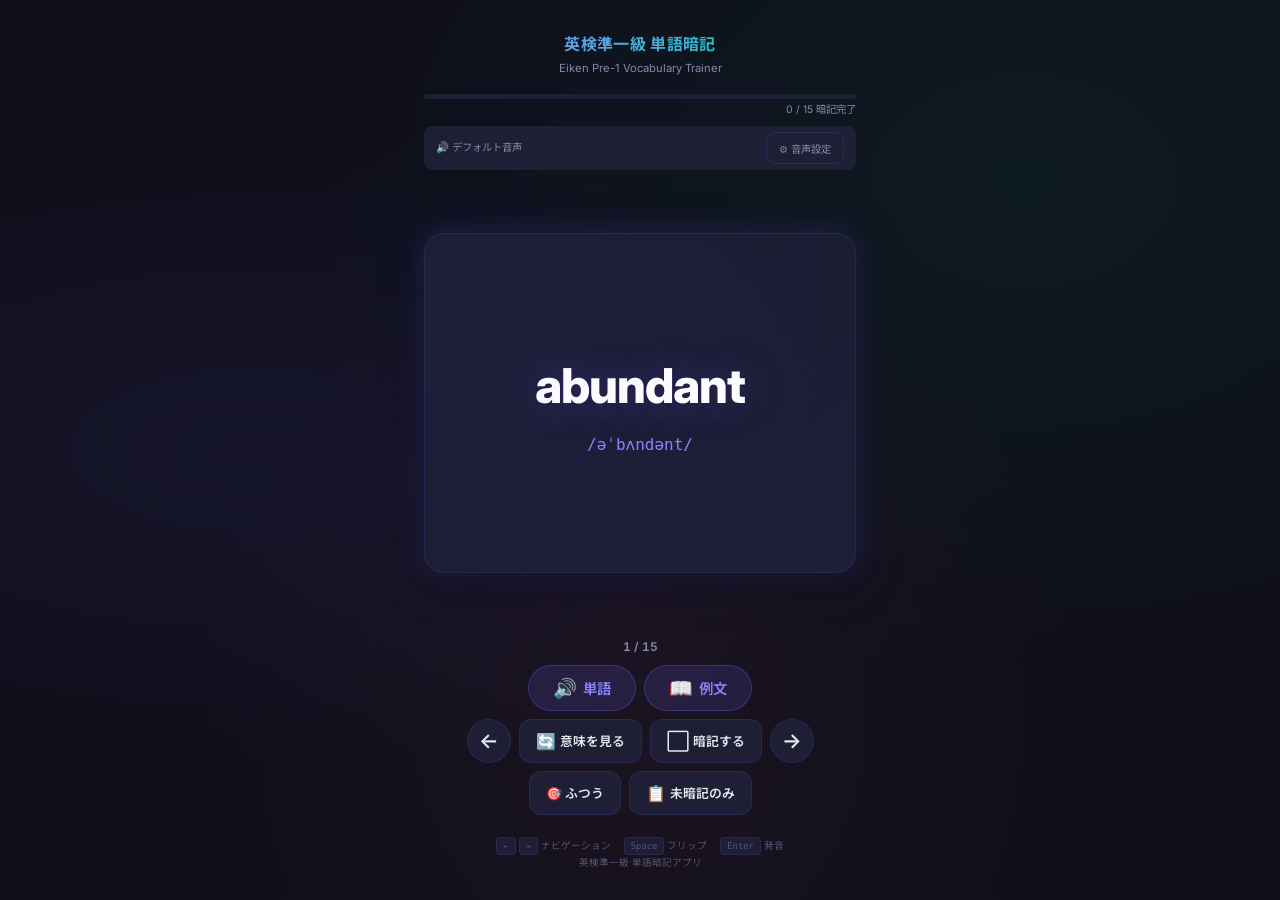
==== commit cd4701b6: "up" ====
--- a/index.html
+++ b/index.html
@@ -104,11 +104,7 @@
       </div>
 
       <div class="controls-row">
-        <div class="speed-control">
-          <button class="ctrl-btn speed-btn" id="speedDown" aria-label="速度を下げる">−</button>
-          <span class="speed-display" id="speedDisplay">×1.0</span>
-          <button class="ctrl-btn speed-btn" id="speedUp" aria-label="速度を上げる">＋</button>
-        </div>
+        <button class="ctrl-btn speed-step" id="speedBtn" aria-label="再生速度">🎯 ふつう</button>
         <button class="ctrl-btn" id="filterBtn">
           <span class="btn-icon">📋</span> 未暗記のみ
         </button>
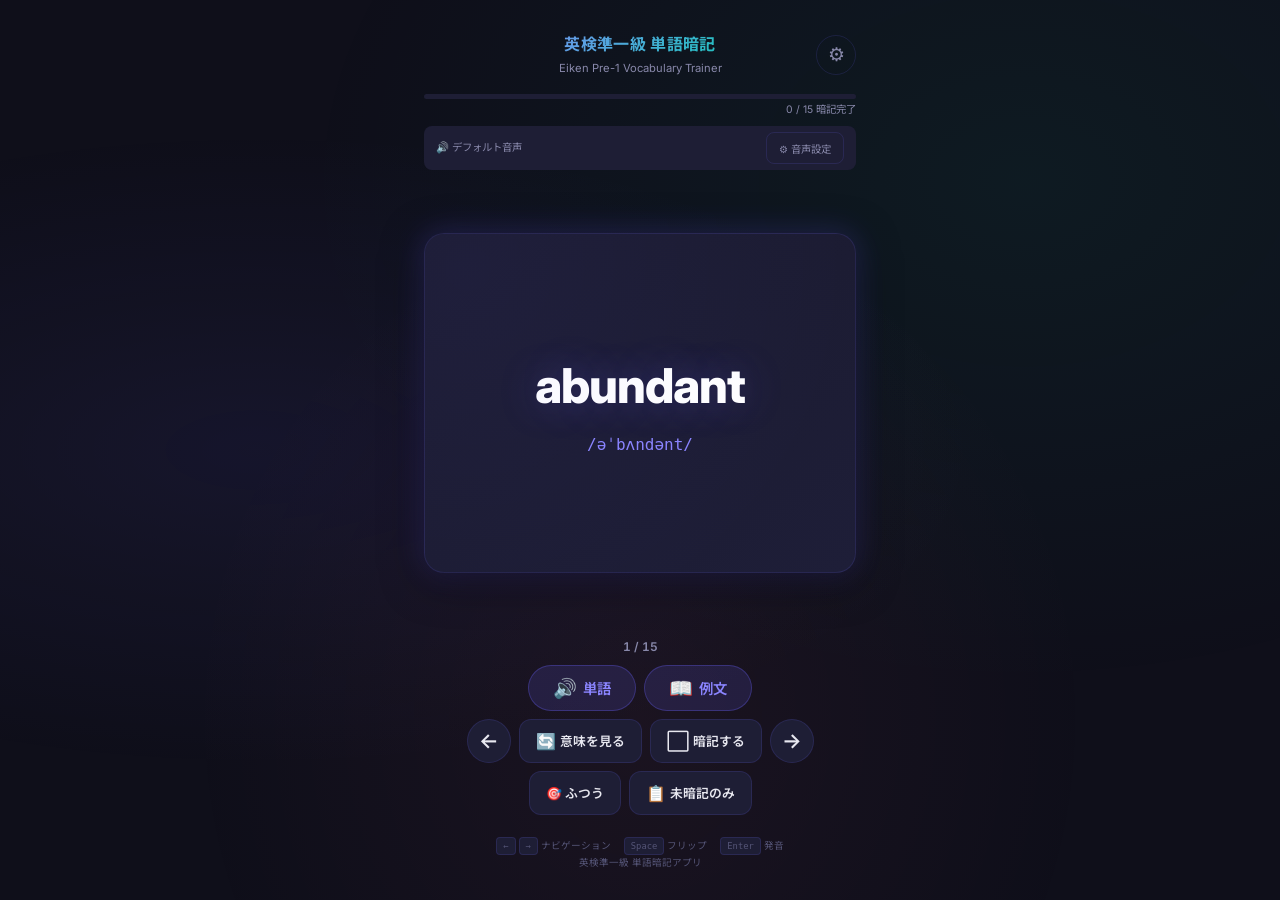
==== commit 774a25e1: "up7" ====
--- a/index.html
+++ b/index.html
@@ -14,7 +14,7 @@
   <link rel="preconnect" href="https://fonts.googleapis.com">
   <link rel="preconnect" href="https://fonts.gstatic.com" crossorigin>
   <link
-    href="https://fonts.googleapis.com/css2?family=Inter:wght@400;600;700;800&family=Noto+Sans+JP:wght@400;600;700&display=swap"
+    href="https://fonts.googleapis.com/css2?family=Inter:wght@400;600;700;800&family=Noto+Sans+JP:wght@400;600;700&family=M+PLUS+Rounded+1c:wght@400;700&family=Noto+Serif+JP:wght@400;700&family=Source+Code+Pro:wght@400;600;700&display=swap"
     rel="stylesheet">
 
   <!-- Styles -->
@@ -26,8 +26,14 @@
 
     <!-- Header -->
     <header class="header">
-      <h1 class="header-title">英検準一級 単語暗記</h1>
-      <p class="header-subtitle">Eiken Pre-1 Vocabulary Trainer</p>
+      <div class="header-row">
+        <div class="header-left"></div>
+        <div class="header-center">
+          <h1 class="header-title">英検準一級 単語暗記</h1>
+          <p class="header-subtitle" id="headerSubtitle">Eiken Pre-1 Vocabulary Trainer</p>
+        </div>
+        <button class="header-settings-btn" id="settingsBtn" aria-label="設定">⚙</button>
+      </div>
     </header>
 
     <!-- Progress -->
@@ -136,9 +142,41 @@
     </div>
   </div>
 
+  <!-- Settings Modal -->
+  <div class="modal-overlay" id="settingsModal">
+    <div class="modal-content settings-modal">
+      <div class="modal-header">
+        <h2 class="modal-title">⚙ 設定</h2>
+        <button class="modal-close" id="settingsModalClose">✕</button>
+      </div>
+
+      <div class="settings-section">
+        <label class="settings-label" for="usernameInput">👤 ユーザー名</label>
+        <input type="text" class="settings-input" id="usernameInput" placeholder="名前を入力..." maxlength="20">
+      </div>
+
+      <div class="settings-section">
+        <span class="settings-label">🎨 カラーテーマ</span>
+        <div class="theme-grid" id="themeGrid"></div>
+      </div>
+
+      <div class="settings-section">
+        <span class="settings-label">🔤 フォント</span>
+        <div class="font-list" id="fontList"></div>
+      </div>
+
+      <div class="settings-section settings-danger">
+        <span class="settings-label">🗑️ データ管理</span>
+        <button class="settings-reset-btn" id="resetProgressBtn">📊 暗記記録をリセット</button>
+        <button class="settings-reset-btn settings-reset-all" id="resetAllBtn">⚠ 全設定を初期化</button>
+      </div>
+    </div>
+  </div>
+
   <!-- Scripts -->
   <script src="js/data.js"></script>
   <script src="js/speech.js"></script>
+  <script src="js/settings.js"></script>
   <script src="js/app.js"></script>
 </body>
 
--- a/css/style.css
+++ b/css/style.css
@@ -120,6 +120,21 @@
   padding: 8px 0;
 }
 
+.header-row {
+  display: flex;
+  align-items: center;
+  justify-content: space-between;
+}
+
+.header-left {
+  width: 40px;
+}
+
+.header-center {
+  flex: 1;
+  text-align: center;
+}
+
 .header-title {
   font-size: 1rem;
   font-weight: 700;
@@ -134,6 +149,169 @@
   font-size: 0.7rem;
   color: var(--color-text-muted);
   margin-top: 2px;
+}
+
+.header-settings-btn {
+  width: 40px;
+  height: 40px;
+  display: flex;
+  align-items: center;
+  justify-content: center;
+  background: none;
+  border: 1px solid var(--color-border);
+  border-radius: 50%;
+  color: var(--color-text-muted);
+  font-size: 1.2rem;
+  cursor: pointer;
+  transition: all var(--transition-fast);
+}
+
+.header-settings-btn:active {
+  background: var(--color-surface);
+  color: var(--color-primary-light);
+  border-color: var(--color-primary);
+}
+
+/* ---------- Settings Modal ---------- */
+.settings-modal {
+  max-height: 80vh;
+}
+
+.settings-section {
+  margin-bottom: 20px;
+}
+
+.settings-label {
+  display: block;
+  font-size: 0.8rem;
+  font-weight: 600;
+  color: var(--color-text);
+  margin-bottom: 8px;
+}
+
+.settings-input {
+  width: 100%;
+  padding: 12px 14px;
+  background: var(--color-surface);
+  border: 1px solid var(--color-border);
+  border-radius: var(--radius-sm);
+  color: var(--color-text);
+  font-size: 0.9rem;
+  font-family: var(--font-main);
+  outline: none;
+  transition: border-color var(--transition-fast);
+  min-height: var(--touch-min);
+}
+
+.settings-input:focus {
+  border-color: var(--color-primary);
+}
+
+.settings-input::placeholder {
+  color: var(--color-text-dim);
+}
+
+/* Theme grid */
+.theme-grid {
+  display: grid;
+  grid-template-columns: repeat(auto-fill, minmax(120px, 1fr));
+  gap: 8px;
+}
+
+.theme-item {
+  display: flex;
+  align-items: center;
+  gap: 8px;
+  padding: 10px 12px;
+  background: var(--color-surface);
+  border: 2px solid var(--color-border);
+  border-radius: var(--radius-sm);
+  color: var(--color-text);
+  font-size: 0.75rem;
+  font-weight: 600;
+  cursor: pointer;
+  transition: all var(--transition-fast);
+  font-family: var(--font-main);
+  min-height: var(--touch-min);
+}
+
+.theme-item:active {
+  transform: scale(0.96);
+}
+
+.theme-item.selected {
+  border-color: var(--color-primary);
+  background: rgba(108, 99, 255, 0.1);
+}
+
+.theme-swatch {
+  width: 20px;
+  height: 20px;
+  border-radius: 50%;
+  flex-shrink: 0;
+}
+
+/* Font list */
+.font-list {
+  display: flex;
+  flex-direction: column;
+  gap: 6px;
+}
+
+.font-item {
+  display: block;
+  width: 100%;
+  padding: 12px 14px;
+  background: var(--color-surface);
+  border: 2px solid var(--color-border);
+  border-radius: var(--radius-sm);
+  color: var(--color-text);
+  font-size: 0.8rem;
+  cursor: pointer;
+  transition: all var(--transition-fast);
+  text-align: left;
+  min-height: var(--touch-min);
+}
+
+.font-item.selected {
+  border-color: var(--color-primary);
+  background: rgba(108, 99, 255, 0.1);
+  color: var(--color-primary-light);
+}
+
+/* Reset buttons */
+.settings-danger {
+  padding-top: 16px;
+  border-top: 1px solid var(--color-border);
+}
+
+.settings-reset-btn {
+  display: block;
+  width: 100%;
+  padding: 12px;
+  background: var(--color-surface);
+  border: 1px solid var(--color-border);
+  border-radius: var(--radius-sm);
+  color: var(--color-text-muted);
+  font-size: 0.8rem;
+  font-weight: 600;
+  cursor: pointer;
+  transition: all var(--transition-fast);
+  font-family: var(--font-main);
+  margin-bottom: 8px;
+  min-height: var(--touch-min);
+  text-align: center;
+}
+
+.settings-reset-btn:active {
+  background: rgba(255, 100, 100, 0.1);
+  border-color: rgba(255, 100, 100, 0.3);
+  color: #ff6b6b;
+}
+
+.settings-reset-all {
+  color: #ff6b6b;
+  border-color: rgba(255, 100, 100, 0.2);
 }
 
 /* ---------- Progress Bar ---------- */
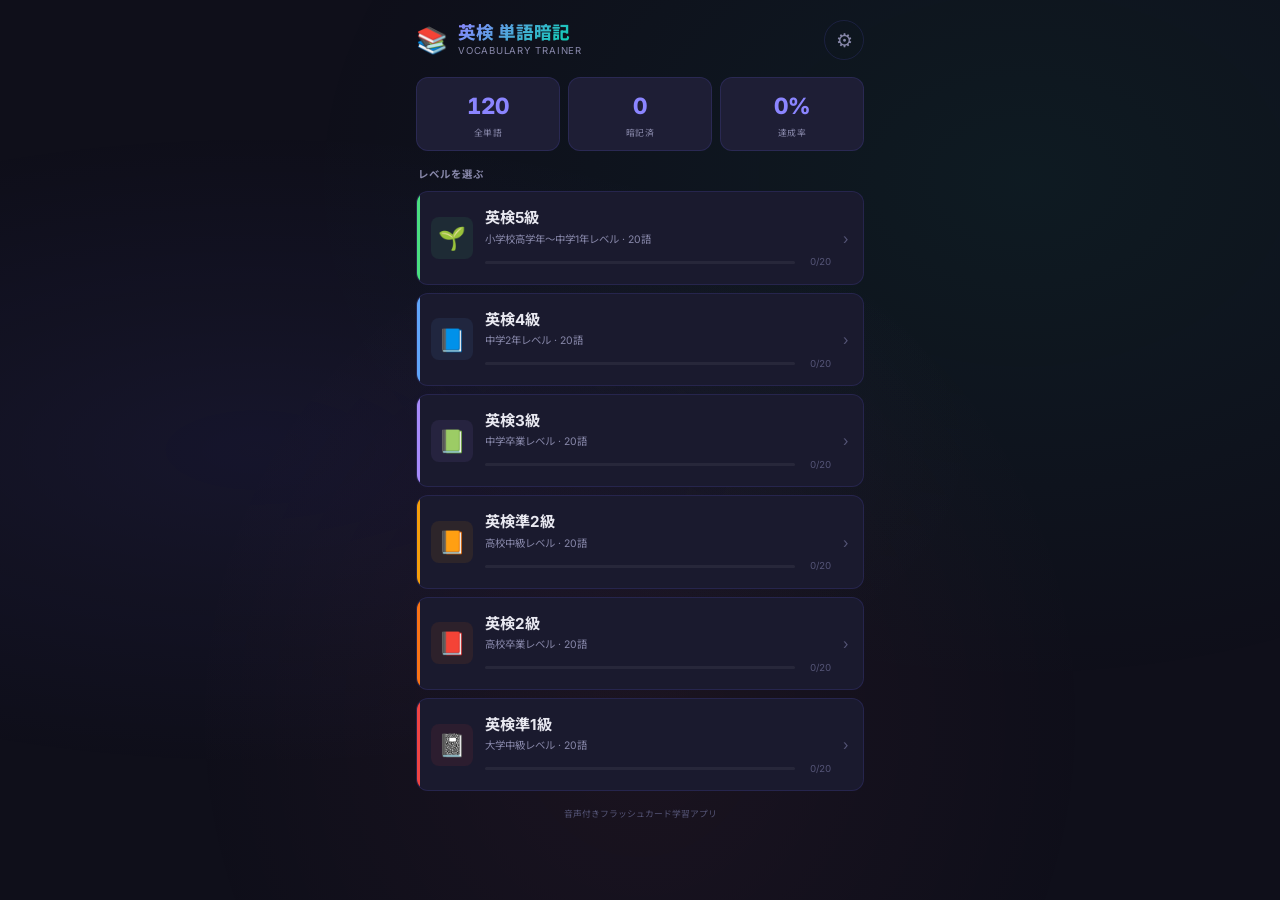
==== commit e9da9469: "up" ====
--- a/index.html
+++ b/index.html
@@ -4,142 +4,311 @@
 <head>
   <meta charset="UTF-8">
   <meta name="viewport" content="width=device-width, initial-scale=1.0, viewport-fit=cover, user-scalable=no">
-  <meta name="description" content="英検準一級の単語暗記アプリ。ネイティブ発音付きのフラッシュカードで効率的に語彙力を強化。">
+  <meta name="description" content="英検5級〜準1級対応の単語暗記アプリ。ネイティブ発音付きフラッシュカードで効率的に語彙力を強化。">
   <meta name="theme-color" content="#0f0f1a">
   <meta name="mobile-web-app-capable" content="yes">
-  <meta name="apple-mobile-web-app-status-bar-style" content="black-translucent">
-  <title>英検準一級 単語暗記</title>
-
-  <!-- Fonts -->
+  <title>英検 単語暗記</title>
+
   <link rel="preconnect" href="https://fonts.googleapis.com">
   <link rel="preconnect" href="https://fonts.gstatic.com" crossorigin>
   <link
     href="https://fonts.googleapis.com/css2?family=Inter:wght@400;600;700;800&family=Noto+Sans+JP:wght@400;600;700&family=M+PLUS+Rounded+1c:wght@400;700&family=Noto+Serif+JP:wght@400;700&family=Source+Code+Pro:wght@400;600;700&display=swap"
     rel="stylesheet">
-
-  <!-- Styles -->
   <link rel="stylesheet" href="css/style.css">
+
+  <style>
+    .top-wrapper {
+      position: relative;
+      z-index: 1;
+      width: 100%;
+      max-width: 480px;
+      margin: 0 auto;
+      padding: 12px 16px;
+      padding-top: calc(12px + env(safe-area-inset-top, 0px));
+      padding-bottom: calc(20px + env(safe-area-inset-bottom, 0px));
+      min-height: 100vh;
+      min-height: 100dvh;
+    }
+
+    /* Header */
+    .top-header {
+      display: flex;
+      align-items: center;
+      justify-content: space-between;
+      padding: 8px 0 16px;
+    }
+
+    .top-brand {
+      display: flex;
+      align-items: center;
+      gap: 10px;
+    }
+
+    .top-brand-icon {
+      font-size: 1.6rem;
+    }
+
+    .top-brand-text h1 {
+      font-size: 1.1rem;
+      font-weight: 800;
+      background: linear-gradient(135deg, var(--color-primary-light), var(--color-secondary));
+      -webkit-background-clip: text;
+      -webkit-text-fill-color: transparent;
+      background-clip: text;
+      line-height: 1.2;
+    }
+
+    .top-brand-text p {
+      font-size: 0.6rem;
+      color: var(--color-text-muted);
+      letter-spacing: 0.08em;
+      text-transform: uppercase;
+    }
+
+    /* Greeting */
+    .top-greeting {
+      padding: 12px 16px;
+      background: var(--color-surface);
+      border: 1px solid var(--color-border);
+      border-radius: var(--radius-md);
+      margin-bottom: 16px;
+      display: none;
+    }
+
+    .top-greeting.show {
+      display: block;
+    }
+
+    .top-greeting-text {
+      font-size: 0.85rem;
+      font-weight: 600;
+      color: var(--color-text);
+    }
+
+    .top-greeting-sub {
+      font-size: 0.65rem;
+      color: var(--color-text-muted);
+      margin-top: 2px;
+    }
+
+    /* Stats */
+    .top-stats {
+      display: grid;
+      grid-template-columns: 1fr 1fr 1fr;
+      gap: 8px;
+      margin-bottom: 16px;
+    }
+
+    .stat-card {
+      padding: 10px 8px;
+      background: var(--color-surface);
+      border: 1px solid var(--color-border);
+      border-radius: var(--radius-md);
+      text-align: center;
+    }
+
+    .stat-value {
+      font-size: 1.4rem;
+      font-weight: 800;
+      color: var(--color-primary-light);
+      font-variant-numeric: tabular-nums;
+    }
+
+    .stat-label {
+      font-size: 0.55rem;
+      color: var(--color-text-muted);
+      text-transform: uppercase;
+      letter-spacing: 0.05em;
+      margin-top: 2px;
+    }
+
+    /* Section label */
+    .section-label {
+      font-size: 0.65rem;
+      font-weight: 700;
+      color: var(--color-text-muted);
+      text-transform: uppercase;
+      letter-spacing: 0.1em;
+      margin-bottom: 8px;
+      padding-left: 2px;
+    }
+
+    /* Level Cards */
+    .level-grid {
+      display: flex;
+      flex-direction: column;
+      gap: 8px;
+    }
+
+    .level-card {
+      display: flex;
+      align-items: center;
+      gap: 12px;
+      padding: 14px;
+      background: var(--color-bg-card);
+      border: 1px solid var(--color-border);
+      border-radius: var(--radius-md);
+      text-decoration: none;
+      color: var(--color-text);
+      transition: all 0.15s ease;
+      position: relative;
+      overflow: hidden;
+    }
+
+    .level-card::after {
+      content: '';
+      position: absolute;
+      left: 0;
+      top: 0;
+      bottom: 0;
+      width: 3px;
+      background: var(--card-accent);
+      border-radius: 0 2px 2px 0;
+    }
+
+    .level-card:active {
+      transform: scale(0.98);
+      background: var(--color-surface);
+    }
+
+    .level-icon-wrap {
+      width: 42px;
+      height: 42px;
+      display: flex;
+      align-items: center;
+      justify-content: center;
+      font-size: 1.4rem;
+      border-radius: var(--radius-sm);
+      background: var(--card-accent-bg, rgba(255, 255, 255, 0.04));
+      flex-shrink: 0;
+    }
+
+    .level-info {
+      flex: 1;
+      min-width: 0;
+    }
+
+    .level-name {
+      font-size: 0.95rem;
+      font-weight: 700;
+    }
+
+    .level-desc {
+      font-size: 0.65rem;
+      color: var(--color-text-muted);
+      margin-top: 1px;
+    }
+
+    .level-bottom {
+      display: flex;
+      align-items: center;
+      gap: 8px;
+      margin-top: 6px;
+    }
+
+    .level-progress-bar {
+      flex: 1;
+      height: 3px;
+      background: rgba(255, 255, 255, 0.06);
+      border-radius: 2px;
+      overflow: hidden;
+    }
+
+    .level-progress-fill {
+      height: 100%;
+      border-radius: 2px;
+      transition: width 0.5s ease;
+    }
+
+    .level-pct {
+      font-size: 0.6rem;
+      color: var(--color-text-dim);
+      font-variant-numeric: tabular-nums;
+      white-space: nowrap;
+      min-width: 28px;
+      text-align: right;
+    }
+
+    .level-arrow {
+      color: var(--color-text-dim);
+      font-size: 0.9rem;
+      flex-shrink: 0;
+    }
+
+    /* Footer */
+    .top-footer {
+      text-align: center;
+      padding: 16px 0 4px;
+      font-size: 0.55rem;
+      color: var(--color-text-dim);
+    }
+
+    @media (hover: hover) and (pointer: fine) {
+      .level-card:hover {
+        border-color: var(--color-primary);
+        transform: translateY(-1px);
+        box-shadow: 0 4px 16px rgba(0, 0, 0, 0.3);
+      }
+    }
+
+    /* Theme grid categories */
+    .theme-category {
+      font-size: 0.65rem;
+      font-weight: 700;
+      color: var(--color-text-muted);
+      margin: 12px 0 6px;
+      text-transform: uppercase;
+      letter-spacing: 0.08em;
+    }
+
+    .theme-category:first-child {
+      margin-top: 0;
+    }
+  </style>
 </head>
 
 <body>
-  <div class="app-wrapper">
+  <div class="top-wrapper">
 
     <!-- Header -->
-    <header class="header">
-      <div class="header-row">
-        <div class="header-left"></div>
-        <div class="header-center">
-          <h1 class="header-title">英検準一級 単語暗記</h1>
-          <p class="header-subtitle" id="headerSubtitle">Eiken Pre-1 Vocabulary Trainer</p>
+    <header class="top-header">
+      <div class="top-brand">
+        <span class="top-brand-icon">📚</span>
+        <div class="top-brand-text">
+          <h1>英検 単語暗記</h1>
+          <p>Vocabulary Trainer</p>
         </div>
-        <button class="header-settings-btn" id="settingsBtn" aria-label="設定">⚙</button>
-      </div>
+      </div>
+      <button class="header-settings-btn" id="settingsBtn" aria-label="設定">⚙</button>
     </header>
 
-    <!-- Progress -->
-    <div class="progress-container">
-      <div class="progress-bar-outer">
-        <div class="progress-bar-inner" id="progressBar"></div>
-      </div>
-      <div class="progress-text" id="progressText">0 / 15 暗記完了</div>
+    <!-- Greeting -->
+    <div class="top-greeting" id="topGreeting">
+      <div class="top-greeting-text" id="greetingText"></div>
+      <div class="top-greeting-sub" id="greetingSub"></div>
     </div>
 
-    <!-- iOS Notice -->
-    <div class="ios-notice" id="iosNotice">
-      <button class="ios-notice-close" id="iosNoticeClose">✕</button>
-      <div class="ios-notice-title">📱 iOSをお使いの方へ</div>
-      <div>
-        より自然な発音にするには：<br>
-        設定 → アクセシビリティ → 読み上げコンテンツ → 声 → English → 高品質音声をダウンロード
+    <!-- Stats -->
+    <div class="top-stats" id="topStats">
+      <div class="stat-card">
+        <div class="stat-value" id="statTotal">120</div>
+        <div class="stat-label">全単語</div>
+      </div>
+      <div class="stat-card">
+        <div class="stat-value" id="statMastered">0</div>
+        <div class="stat-label">暗記済</div>
+      </div>
+      <div class="stat-card">
+        <div class="stat-value" id="statPercent">0%</div>
+        <div class="stat-label">達成率</div>
       </div>
     </div>
 
-    <!-- Voice Info -->
-    <div class="voice-info-bar">
-      <span class="voice-info" id="voiceInfo">🔊 読み込み中...</span>
-      <button class="voice-settings-btn" id="voiceSettingsBtn">⚙ 音声設定</button>
-    </div>
-
-    <!-- Card -->
-    <div class="card-area">
-      <div class="card" id="card">
-        <div class="card-inner" id="cardInner">
-          <!-- Front -->
-          <div class="card-face card-front">
-            <div class="word-display" id="word">loading...</div>
-            <div class="phonetic-display" id="phonetic"></div>
-          </div>
-
-          <!-- Back -->
-          <div class="card-face card-back">
-            <span class="pos-badge" id="partOfSpeech"></span>
-            <div class="meaning-display" id="meaning"></div>
-            <div class="divider"></div>
-            <div class="example-label">Example</div>
-            <div class="example-display" id="example"></div>
-            <div class="example-translation-display" id="exampleTranslation"></div>
-          </div>
-        </div>
-      </div>
-    </div>
-
-    <!-- Controls -->
-    <div class="controls">
-      <div class="counter" id="counter">1 / 15</div>
-
-      <div class="controls-row">
-        <button class="speak-btn" id="speakWordGlobal" aria-label="単語を発音">
-          <span class="speak-icon">🔊</span>
-          <span>単語</span>
-        </button>
-        <button class="speak-btn" id="speakExampleGlobal" aria-label="例文を発音">
-          <span class="speak-icon">📖</span>
-          <span>例文</span>
-        </button>
-      </div>
-
-      <div class="controls-row">
-        <button class="ctrl-btn nav-btn" id="prevBtn" aria-label="前へ">←</button>
-        <button class="ctrl-btn" id="flipBtn">
-          <span class="btn-icon">🔄</span> 意味を見る
-        </button>
-        <button class="ctrl-btn" id="masterBtn">
-          <span class="btn-icon">⬜</span> 暗記する
-        </button>
-        <button class="ctrl-btn nav-btn" id="nextBtn" aria-label="次へ">→</button>
-      </div>
-
-      <div class="controls-row">
-        <button class="ctrl-btn speed-step" id="speedBtn" aria-label="再生速度">🎯 ふつう</button>
-        <button class="ctrl-btn" id="filterBtn">
-          <span class="btn-icon">📋</span> 未暗記のみ
-        </button>
-      </div>
-    </div>
-
-    <!-- Footer -->
-    <footer class="footer">
-      <div class="keyboard-hints">
-        <kbd class="kbd">←</kbd> <kbd class="kbd">→</kbd> ナビゲーション　
-        <kbd class="kbd">Space</kbd> フリップ　
-        <kbd class="kbd">Enter</kbd> 発音
-      </div>
-      <div class="footer-text">英検準一級 単語暗記アプリ</div>
-    </footer>
-  </div>
-
-  <!-- Voice Selection Modal -->
-  <div class="modal-overlay" id="voiceModal">
-    <div class="modal-content">
-      <div class="modal-header">
-        <h2 class="modal-title">🔊 音声を選択</h2>
-        <button class="modal-close" id="voiceModalClose">✕</button>
-      </div>
-      <p style="font-size: 0.75rem; color: var(--color-text-muted); margin-bottom: 12px;">
-        音声をタップするとテスト再生されます
-      </p>
-      <div id="voiceList"></div>
-    </div>
+    <!-- Level Selection -->
+    <div class="section-label">レベルを選ぶ</div>
+    <div class="level-grid" id="levelGrid"></div>
+
+    <footer class="top-footer">音声付きフラッシュカード学習アプリ</footer>
   </div>
 
   <!-- Settings Modal -->
@@ -157,7 +326,7 @@
 
       <div class="settings-section">
         <span class="settings-label">🎨 カラーテーマ</span>
-        <div class="theme-grid" id="themeGrid"></div>
+        <div id="themeGrid"></div>
       </div>
 
       <div class="settings-section">
@@ -167,17 +336,161 @@
 
       <div class="settings-section settings-danger">
         <span class="settings-label">🗑️ データ管理</span>
-        <button class="settings-reset-btn" id="resetProgressBtn">📊 暗記記録をリセット</button>
-        <button class="settings-reset-btn settings-reset-all" id="resetAllBtn">⚠ 全設定を初期化</button>
+        <button class="settings-reset-btn" id="resetAllBtn">⚠ 全データを初期化</button>
       </div>
     </div>
   </div>
 
-  <!-- Scripts -->
-  <script src="js/data.js"></script>
-  <script src="js/speech.js"></script>
+  <script src="js/data/eiken5.js"></script>
+  <script src="js/data/eiken4.js"></script>
+  <script src="js/data/eiken3.js"></script>
+  <script src="js/data/eiken-pre2.js"></script>
+  <script src="js/data/eiken2.js"></script>
+  <script src="js/data/eiken-pre1.js"></script>
+  <script src="js/data/levels.js"></script>
   <script src="js/settings.js"></script>
-  <script src="js/app.js"></script>
+  <script>
+    document.addEventListener('DOMContentLoaded', () => {
+      const settings = new SettingsManager();
+      settings.applyAll();
+
+      const username = settings.get('username');
+      const greetingEl = document.getElementById('topGreeting');
+      const greetingText = document.getElementById('greetingText');
+      const greetingSub = document.getElementById('greetingSub');
+
+      if (username && greetingEl) {
+        const hour = new Date().getHours();
+        let timeGreet = 'こんにちは';
+        if (hour < 6) timeGreet = 'おやすみ前の学習ですね';
+        else if (hour < 10) timeGreet = 'おはようございます';
+        else if (hour < 18) timeGreet = 'こんにちは';
+        else timeGreet = 'こんばんは';
+        greetingText.textContent = `${timeGreet}、${username} さん`;
+        greetingSub.textContent = '今日も一緒に頑張りましょう！';
+        greetingEl.classList.add('show');
+      }
+
+      // Stats
+      let totalWords = 0;
+      let totalMastered = 0;
+      LEVEL_ORDER.forEach(id => {
+        const lv = LEVEL_CONFIG[id];
+        if (!lv) return;
+        totalWords += lv.getData().length;
+        totalMastered += JSON.parse(localStorage.getItem(`masteredWords_${id}`) || '[]').length;
+      });
+      document.getElementById('statTotal').textContent = totalWords;
+      document.getElementById('statMastered').textContent = totalMastered;
+      document.getElementById('statPercent').textContent = totalWords > 0 ? Math.round((totalMastered / totalWords) * 100) + '%' : '0%';
+
+      // Level cards
+      const grid = document.getElementById('levelGrid');
+      LEVEL_ORDER.forEach(levelId => {
+        const level = LEVEL_CONFIG[levelId];
+        if (!level) return;
+        const data = level.getData();
+        const mastered = JSON.parse(localStorage.getItem(`masteredWords_${levelId}`) || '[]').length;
+        const total = data.length;
+        const pct = total > 0 ? Math.round((mastered / total) * 100) : 0;
+
+        const a = document.createElement('a');
+        a.href = `study.html?level=${levelId}`;
+        a.className = 'level-card';
+        a.style.setProperty('--card-accent', level.color);
+        a.style.setProperty('--card-accent-bg', level.color + '15');
+        a.innerHTML = `
+          <div class="level-icon-wrap">${level.icon}</div>
+          <div class="level-info">
+            <div class="level-name">${level.name}</div>
+            <div class="level-desc">${level.description} · ${total}語</div>
+            <div class="level-bottom">
+              <div class="level-progress-bar">
+                <div class="level-progress-fill" style="width:${pct}%;background:${level.color}"></div>
+              </div>
+              <span class="level-pct">${mastered}/${total}</span>
+            </div>
+          </div>
+          <span class="level-arrow">›</span>
+        `;
+        grid.appendChild(a);
+      });
+
+      // Settings modal
+      const settingsBtn = document.getElementById('settingsBtn');
+      const settingsModal = document.getElementById('settingsModal');
+      const settingsModalClose = document.getElementById('settingsModalClose');
+      const usernameInput = document.getElementById('usernameInput');
+      const themeGrid = document.getElementById('themeGrid');
+      const fontList = document.getElementById('fontList');
+      const resetAllBtn = document.getElementById('resetAllBtn');
+
+      function renderThemes() {
+        if (!themeGrid) return;
+        const current = settings.get('theme');
+        themeGrid.innerHTML = '';
+        const categories = {};
+        Object.entries(settings.themes).forEach(([id, theme]) => {
+          if (!categories[theme.category]) categories[theme.category] = [];
+          categories[theme.category].push({ id, ...theme });
+        });
+        Object.entries(categories).forEach(([cat, themes]) => {
+          const label = document.createElement('div');
+          label.className = 'theme-category';
+          label.textContent = cat;
+          themeGrid.appendChild(label);
+          const grid = document.createElement('div');
+          grid.className = 'theme-grid';
+          themes.forEach(t => {
+            const btn = document.createElement('button');
+            btn.className = `theme-item${t.id === current ? ' selected' : ''}`;
+            btn.innerHTML = `<span class="theme-swatch" style="background:${t.primary}"></span>${t.label}`;
+            btn.addEventListener('click', () => { settings.applyTheme(t.id); renderThemes(); });
+            grid.appendChild(btn);
+          });
+          themeGrid.appendChild(grid);
+        });
+      }
+
+      function renderFonts() {
+        if (!fontList) return;
+        const current = settings.get('font');
+        fontList.innerHTML = '';
+        Object.entries(settings.fonts).forEach(([id, font]) => {
+          const btn = document.createElement('button');
+          btn.className = `font-item${id === current ? ' selected' : ''}`;
+          btn.textContent = font.label;
+          btn.style.fontFamily = font.family;
+          btn.addEventListener('click', () => { settings.applyFont(id); renderFonts(); });
+          fontList.appendChild(btn);
+        });
+      }
+
+      if (settingsBtn) {
+        settingsBtn.addEventListener('click', () => {
+          renderThemes(); renderFonts();
+          if (usernameInput) usernameInput.value = settings.get('username') || '';
+          if (usernameInput) {
+            usernameInput.oninput = () => {
+              settings.set('username', usernameInput.value.trim());
+              const n = usernameInput.value.trim();
+              if (n) {
+                greetingText.textContent = `こんにちは、${n} さん`;
+                greetingSub.textContent = '今日も一緒に頑張りましょう！';
+                greetingEl.classList.add('show');
+              } else {
+                greetingEl.classList.remove('show');
+              }
+            };
+          }
+          settingsModal.classList.add('show');
+        });
+      }
+      if (settingsModalClose) settingsModalClose.addEventListener('click', () => settingsModal.classList.remove('show'));
+      if (settingsModal) settingsModal.addEventListener('click', (e) => { if (e.target === settingsModal) settingsModal.classList.remove('show'); });
+      if (resetAllBtn) resetAllBtn.addEventListener('click', () => { if (confirm('全データを初期化しますか？')) { settings.resetAll(); location.reload(); } });
+    });
+  </script>
 </body>
 
 </html>
--- a/css/style.css
+++ b/css/style.css
@@ -130,6 +130,27 @@
   width: 40px;
 }
 
+.header-back-btn {
+  width: 40px;
+  height: 40px;
+  display: flex;
+  align-items: center;
+  justify-content: center;
+  background: none;
+  border: 1px solid var(--color-border);
+  border-radius: 50%;
+  color: var(--color-text-muted);
+  font-size: 1.2rem;
+  text-decoration: none;
+  transition: all var(--transition-fast);
+}
+
+.header-back-btn:active {
+  background: var(--color-surface);
+  color: var(--color-primary-light);
+  border-color: var(--color-primary);
+}
+
 .header-center {
   flex: 1;
   text-align: center;
@@ -277,6 +298,20 @@
   border-color: var(--color-primary);
   background: rgba(108, 99, 255, 0.1);
   color: var(--color-primary-light);
+}
+
+/* Theme category labels */
+.theme-category {
+  font-size: 0.65rem;
+  font-weight: 700;
+  color: var(--color-text-muted);
+  margin: 12px 0 6px;
+  text-transform: uppercase;
+  letter-spacing: 0.08em;
+}
+
+.theme-category:first-child {
+  margin-top: 0;
 }
 
 /* Reset buttons */
